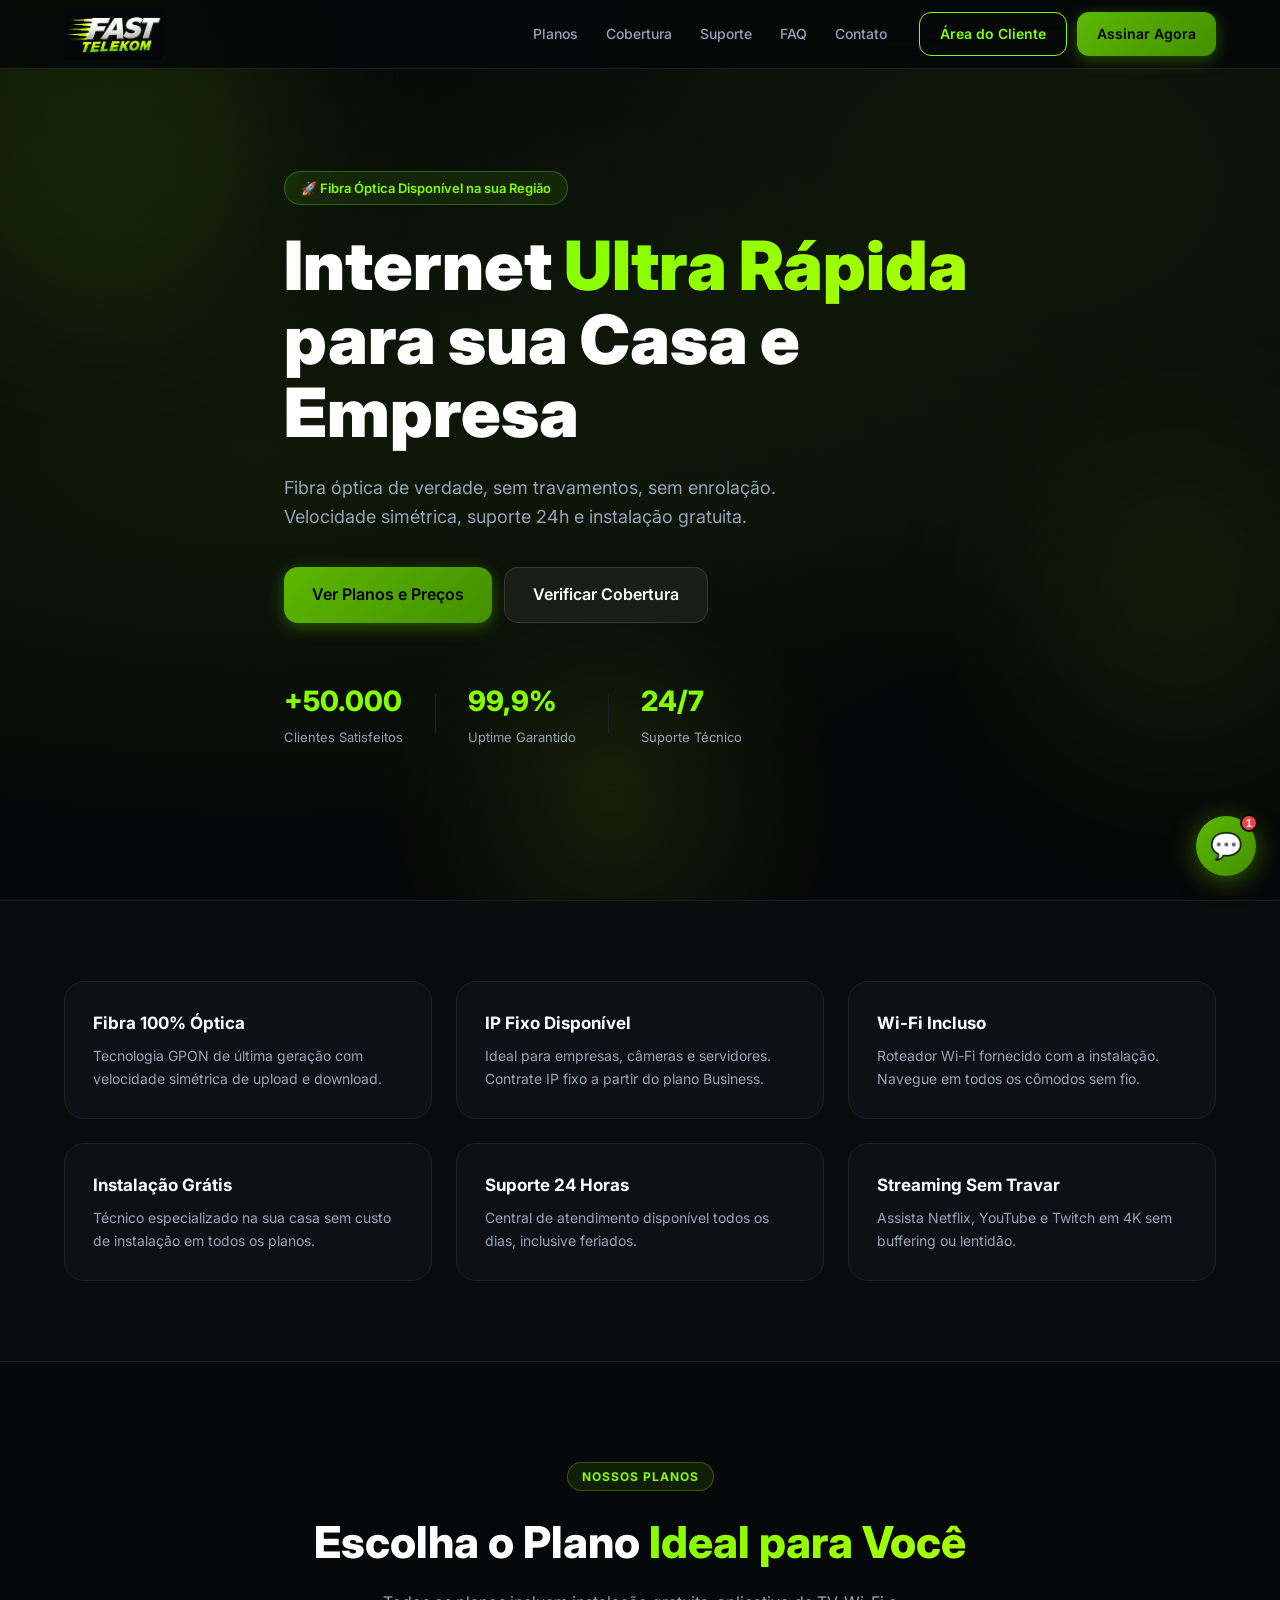
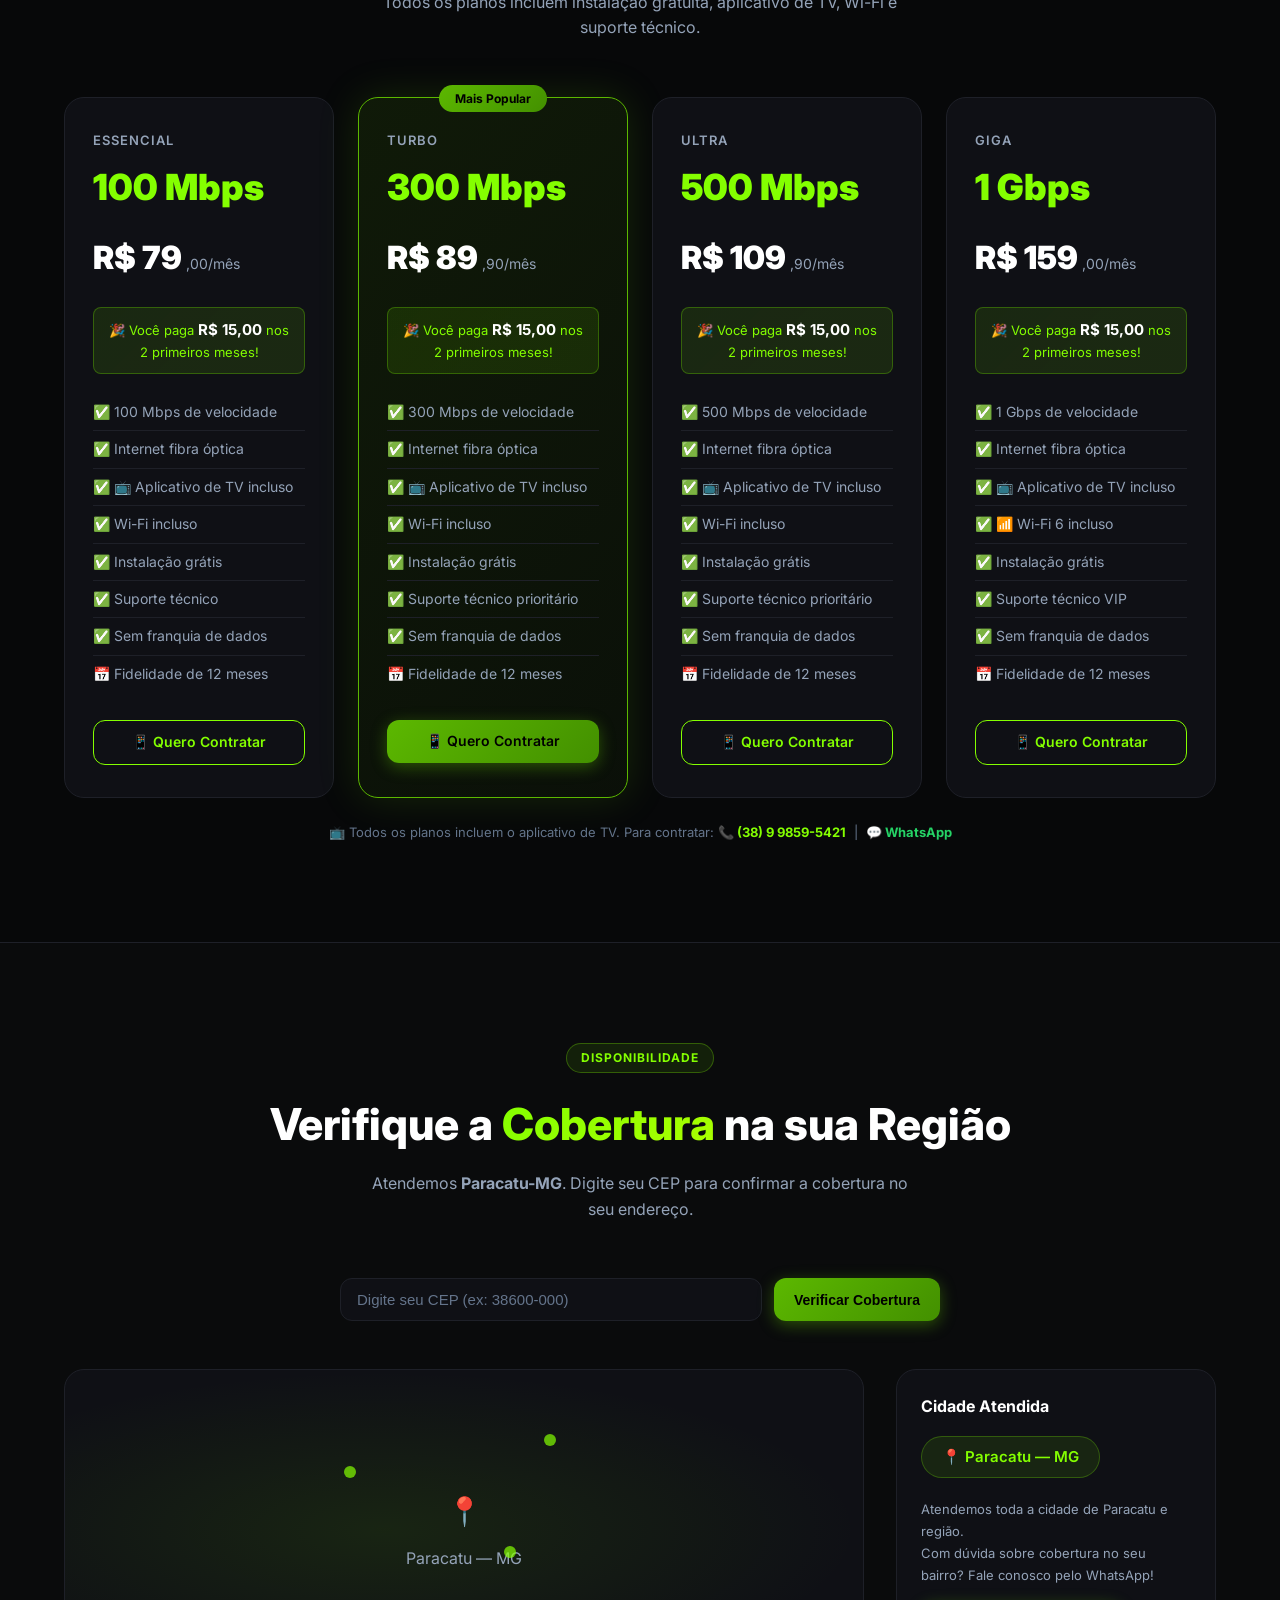
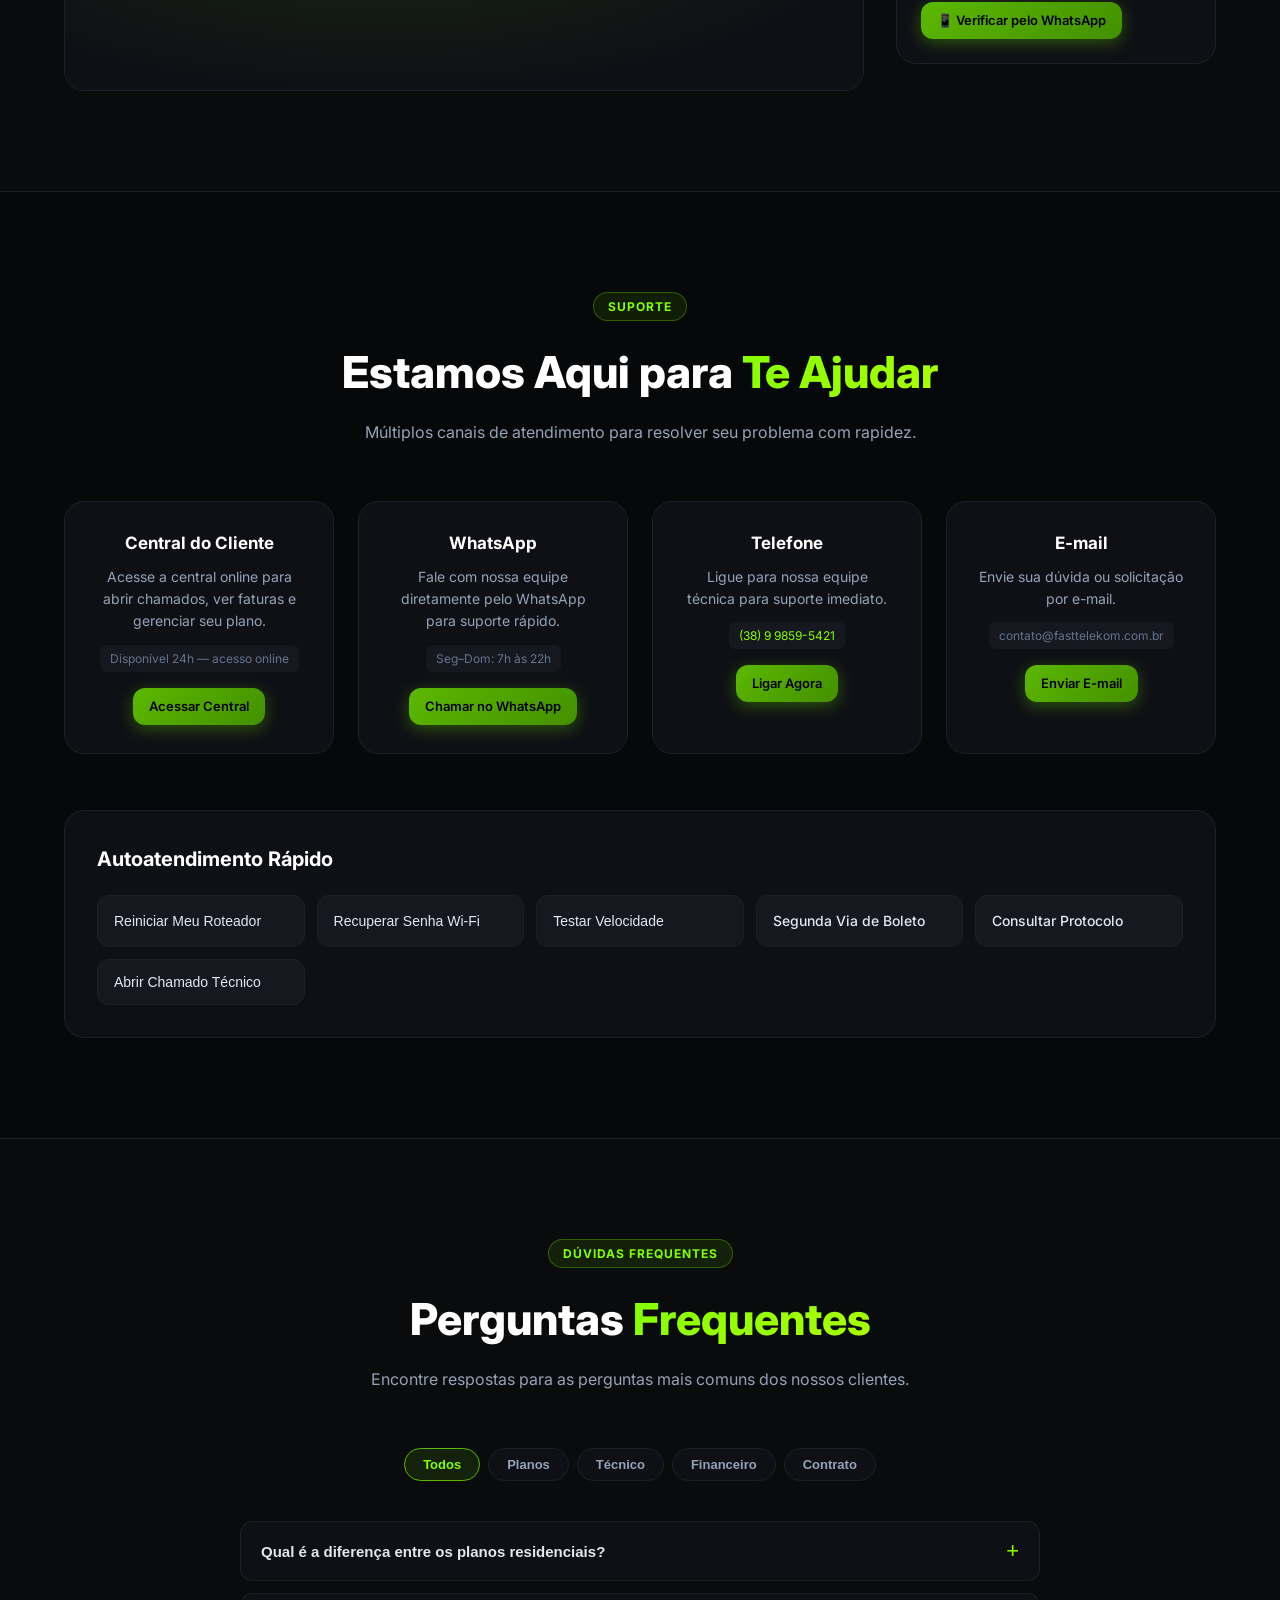
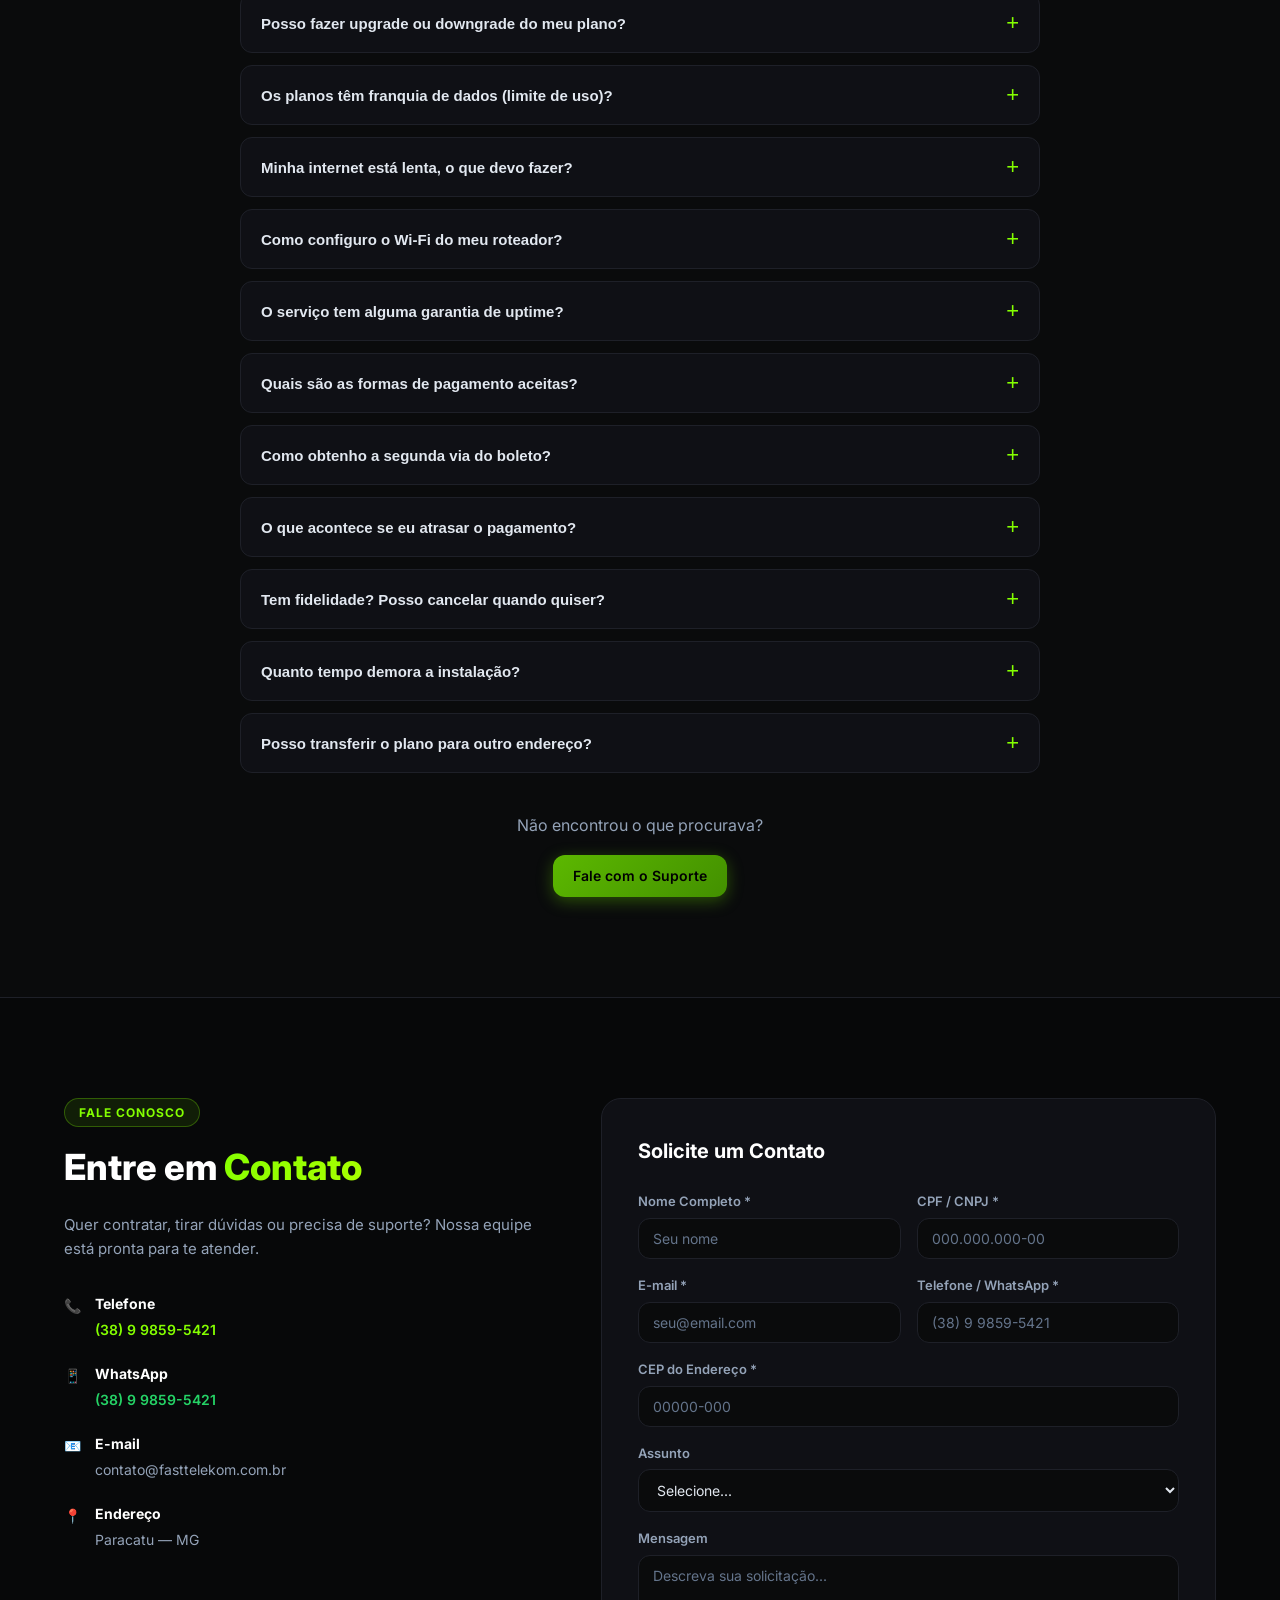
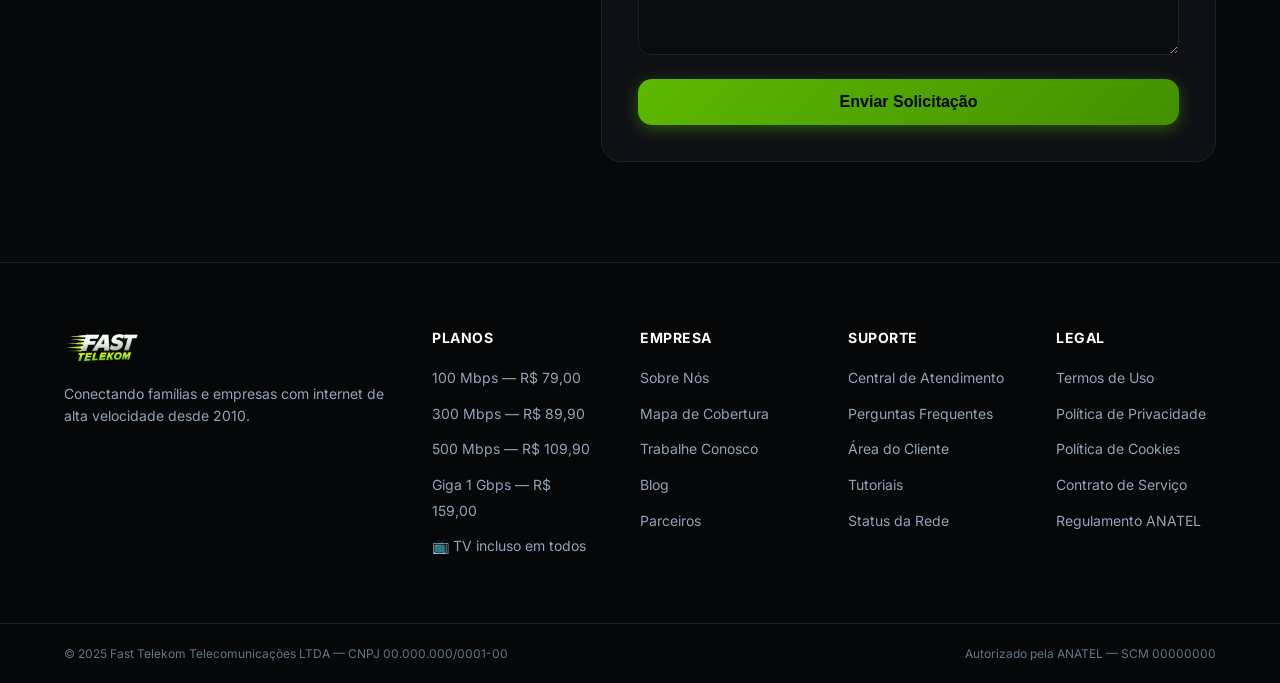
==== index.html @ aafa3a77 "Initial commit: Fast Telekom landing page Static site for Fast Telekom ISP (Paracatu-MG): landing pa" ====
<!DOCTYPE html>
<html lang="pt-BR">
<head>
  <meta charset="UTF-8" />
  <meta name="viewport" content="width=device-width, initial-scale=1.0" />
  <title>Fast Telekom — Internet Fibra Óptica em Paracatu-MG | Planos a partir de R$ 79,00</title>
  <meta name="description" content="Internet fibra óptica de alta velocidade em Paracatu-MG. Planos de 100 Mbps a 1 Gbps a partir de R$ 79,00/mês, com instalação grátis, Wi-Fi incluso, app de TV e suporte 24h. Contrate agora!" />
  <meta name="keywords" content="internet fibra óptica Paracatu, provedor de internet Paracatu-MG, Fast Telekom, plano de internet, internet banda larga" />
  <meta name="robots" content="index, follow" />
  <meta name="author" content="Fast Telekom Telecomunicações LTDA" />
  <link rel="canonical" href="https://fasttelekom.com.br/" />
  <link rel="icon" href="logo.png" type="image/png" />

  <!-- Open Graph -->
  <meta property="og:type" content="website" />
  <meta property="og:locale" content="pt_BR" />
  <meta property="og:site_name" content="Fast Telekom" />
  <meta property="og:url" content="https://fasttelekom.com.br/" />
  <meta property="og:title" content="Fast Telekom — Internet Fibra Óptica em Paracatu-MG" />
  <meta property="og:description" content="Planos de 100 Mbps a 1 Gbps a partir de R$ 79,00/mês. Instalação grátis, Wi-Fi incluso, app de TV e suporte 24h." />
  <meta property="og:image" content="https://fasttelekom.com.br/logo.png" />

  <!-- Twitter Card -->
  <meta name="twitter:card" content="summary" />
  <meta name="twitter:title" content="Fast Telekom — Internet Fibra Óptica em Paracatu-MG" />
  <meta name="twitter:description" content="Planos de 100 Mbps a 1 Gbps a partir de R$ 79,00/mês. Instalação grátis, Wi-Fi incluso e suporte 24h." />
  <meta name="twitter:image" content="https://fasttelekom.com.br/logo.png" />

  <link rel="stylesheet" href="style.css" />
  <link rel="preconnect" href="https://fonts.googleapis.com" />
  <link href="https://fonts.googleapis.com/css2?family=Inter:wght@300;400;500;600;700;800;900&display=swap" rel="stylesheet" />

  <script type="application/ld+json">
  {
    "@context": "https://schema.org",
    "@type": "LocalBusiness",
    "@id": "https://fasttelekom.com.br/#organization",
    "name": "Fast Telekom",
    "legalName": "Fast Telekom Telecomunicações LTDA",
    "url": "https://fasttelekom.com.br/",
    "logo": "https://fasttelekom.com.br/logo.png",
    "image": "https://fasttelekom.com.br/logo.png",
    "telephone": "+5538998595421",
    "email": "contato@fasttelekom.com.br",
    "priceRange": "R$ 79,00 - R$ 159,00",
    "address": {
      "@type": "PostalAddress",
      "addressLocality": "Paracatu",
      "addressRegion": "MG",
      "addressCountry": "BR"
    },
    "areaServed": {
      "@type": "City",
      "name": "Paracatu"
    }
  }
  </script>
</head>
<body>

<!-- ===== NAVBAR ===== -->
<header class="navbar" id="navbar">
  <div class="container nav-inner">
    <a href="#" class="logo">
      <img src="logo.png" alt="Fast Telekom" class="logo-img" />
    </a>
    <nav class="nav-links" id="navLinks">
      <a href="#planos">Planos</a>
      <a href="#cobertura">Cobertura</a>
      <a href="#suporte">Suporte</a>
      <a href="#faq">FAQ</a>
      <a href="#contato">Contato</a>
    </nav>
    <div class="nav-actions">
      <a href="https://fasttelekom.sgp.tsmx.com.br/accounts/central/login" target="_blank" class="btn btn-outline">Área do Cliente</a>
      <a href="#planos" class="btn btn-primary">Assinar Agora</a>
    </div>
    <button class="hamburger" id="hamburger" aria-label="Menu">
      <span></span><span></span><span></span>
    </button>
  </div>
</header>

<!-- ===== HERO ===== -->
<section class="hero" id="home">
  <div class="hero-bg">
    <div class="hero-orb orb1"></div>
    <div class="hero-orb orb2"></div>
    <div class="hero-orb orb3"></div>
  </div>
  <div class="container hero-content">
    <div class="hero-badge">🚀 Fibra Óptica Disponível na sua Região</div>
    <h1>Internet <span class="gradient-text">Ultra Rápida</span><br/>para sua Casa e Empresa</h1>
    <p class="hero-sub">Fibra óptica de verdade, sem travamentos, sem enrolação. Velocidade simétrica, suporte 24h e instalação gratuita.</p>
    <div class="hero-cta">
      <a href="#planos" class="btn btn-primary btn-lg">Ver Planos e Preços</a>
      <a href="#cobertura" class="btn btn-ghost btn-lg">Verificar Cobertura</a>
    </div>
    <div class="hero-stats">
      <div class="stat">
        <strong>+50.000</strong>
        <span>Clientes Satisfeitos</span>
      </div>
      <div class="stat-divider"></div>
      <div class="stat">
        <strong>99,9%</strong>
        <span>Uptime Garantido</span>
      </div>
      <div class="stat-divider"></div>
      <div class="stat">
        <strong>24/7</strong>
        <span>Suporte Técnico</span>
      </div>
    </div>
  </div>
</section>

<!-- ===== FEATURES ===== -->
<section class="features-section">
  <div class="container">
    <div class="features-grid">
      <div class="feature-card">
        <h3>Fibra 100% Óptica</h3>
        <p>Tecnologia GPON de última geração com velocidade simétrica de upload e download.</p>
      </div>
      <div class="feature-card">
        <h3>IP Fixo Disponível</h3>
        <p>Ideal para empresas, câmeras e servidores. Contrate IP fixo a partir do plano Business.</p>
      </div>
      <div class="feature-card">
        <h3>Wi-Fi Incluso</h3>
        <p>Roteador Wi-Fi fornecido com a instalação. Navegue em todos os cômodos sem fio.</p>
      </div>
      <div class="feature-card">
        <h3>Instalação Grátis</h3>
        <p>Técnico especializado na sua casa sem custo de instalação em todos os planos.</p>
      </div>
      <div class="feature-card">
        <h3>Suporte 24 Horas</h3>
        <p>Central de atendimento disponível todos os dias, inclusive feriados.</p>
      </div>
      <div class="feature-card">
        <h3>Streaming Sem Travar</h3>
        <p>Assista Netflix, YouTube e Twitch em 4K sem buffering ou lentidão.</p>
      </div>
    </div>
  </div>
</section>

<!-- ===== PLANOS ===== -->
<section class="plans-section" id="planos">
  <div class="container">
    <div class="section-header">
      <div class="section-tag">Nossos Planos</div>
      <h2>Escolha o Plano <span class="gradient-text">Ideal para Você</span></h2>
      <p>Todos os planos incluem instalação gratuita, aplicativo de TV, Wi-Fi e suporte técnico.</p>
    </div>

    <div class="plans-grid">
      <div class="plan-card">
        <div class="plan-tag">Essencial</div>
        <div class="plan-speed">100 Mbps</div>
        <div class="plan-price">
          <span class="price-value">R$ 79</span>
          <span class="price-period">,00/mês</span>
        </div>
        <div class="plan-promo">🎉 Você paga <strong>R$ 15,00</strong> nos 2 primeiros meses!</div>
        <ul class="plan-features">
          <li>✅ 100 Mbps de velocidade</li>
          <li>✅ Internet fibra óptica</li>
          <li>✅ 📺 Aplicativo de TV incluso</li>
          <li>✅ Wi-Fi incluso</li>
          <li>✅ Instalação grátis</li>
          <li>✅ Suporte técnico</li>
          <li>✅ Sem franquia de dados</li>
          <li>📅 Fidelidade de 12 meses</li>
        </ul>
        <a href="https://wa.me/5538998595421?text=Ol%C3%A1!%20Tenho%20interesse%20em%20contratar%20o%20Plano%20Essencial%20-%20100%20Mbps%20por%20R%24%2079%2C00%2Fm%C3%AAs.%20Moro%20em%20Paracatu-MG.%20Poderia%20me%20ajudar%20com%20a%20contrata%C3%A7%C3%A3o%20e%20agendar%20a%20instala%C3%A7%C3%A3o%3F" target="_blank" class="btn btn-outline btn-full">📱 Quero Contratar</a>
      </div>

      <div class="plan-card plan-popular">
        <div class="plan-badge">Mais Popular</div>
        <div class="plan-tag">Turbo</div>
        <div class="plan-speed">300 Mbps</div>
        <div class="plan-price">
          <span class="price-value">R$ 89</span>
          <span class="price-period">,90/mês</span>
        </div>
        <div class="plan-promo">🎉 Você paga <strong>R$ 15,00</strong> nos 2 primeiros meses!</div>
        <ul class="plan-features">
          <li>✅ 300 Mbps de velocidade</li>
          <li>✅ Internet fibra óptica</li>
          <li>✅ 📺 Aplicativo de TV incluso</li>
          <li>✅ Wi-Fi incluso</li>
          <li>✅ Instalação grátis</li>
          <li>✅ Suporte técnico prioritário</li>
          <li>✅ Sem franquia de dados</li>
          <li>📅 Fidelidade de 12 meses</li>
        </ul>
        <a href="https://wa.me/5538998595421?text=Ol%C3%A1!%20Tenho%20interesse%20em%20contratar%20o%20Plano%20Turbo%20-%20300%20Mbps%20por%20R%24%2089%2C90%2Fm%C3%AAs.%20Moro%20em%20Paracatu-MG.%20Poderia%20me%20ajudar%20com%20a%20contrata%C3%A7%C3%A3o%20e%20agendar%20a%20instala%C3%A7%C3%A3o%3F" target="_blank" class="btn btn-primary btn-full">📱 Quero Contratar</a>
      </div>

      <div class="plan-card">
        <div class="plan-tag">Ultra</div>
        <div class="plan-speed">500 Mbps</div>
        <div class="plan-price">
          <span class="price-value">R$ 109</span>
          <span class="price-period">,90/mês</span>
        </div>
        <div class="plan-promo">🎉 Você paga <strong>R$ 15,00</strong> nos 2 primeiros meses!</div>
        <ul class="plan-features">
          <li>✅ 500 Mbps de velocidade</li>
          <li>✅ Internet fibra óptica</li>
          <li>✅ 📺 Aplicativo de TV incluso</li>
          <li>✅ Wi-Fi incluso</li>
          <li>✅ Instalação grátis</li>
          <li>✅ Suporte técnico prioritário</li>
          <li>✅ Sem franquia de dados</li>
          <li>📅 Fidelidade de 12 meses</li>
        </ul>
        <a href="https://wa.me/5538998595421?text=Ol%C3%A1!%20Tenho%20interesse%20em%20contratar%20o%20Plano%20Ultra%20-%20500%20Mbps%20por%20R%24%20109%2C90%2Fm%C3%AAs.%20Moro%20em%20Paracatu-MG.%20Poderia%20me%20ajudar%20com%20a%20contrata%C3%A7%C3%A3o%20e%20agendar%20a%20instala%C3%A7%C3%A3o%3F" target="_blank" class="btn btn-outline btn-full">📱 Quero Contratar</a>
      </div>

      <div class="plan-card">
        <div class="plan-tag">Giga</div>
        <div class="plan-speed">1 Gbps</div>
        <div class="plan-price">
          <span class="price-value">R$ 159</span>
          <span class="price-period">,00/mês</span>
        </div>
        <div class="plan-promo">🎉 Você paga <strong>R$ 15,00</strong> nos 2 primeiros meses!</div>
        <ul class="plan-features">
          <li>✅ 1 Gbps de velocidade</li>
          <li>✅ Internet fibra óptica</li>
          <li>✅ 📺 Aplicativo de TV incluso</li>
          <li>✅ 📶 Wi-Fi 6 incluso</li>
          <li>✅ Instalação grátis</li>
          <li>✅ Suporte técnico VIP</li>
          <li>✅ Sem franquia de dados</li>
          <li>📅 Fidelidade de 12 meses</li>
        </ul>
        <a href="https://wa.me/5538998595421?text=Ol%C3%A1!%20Tenho%20interesse%20em%20contratar%20o%20Plano%20Giga%20-%201%20Gbps%20por%20R%24%20159%2C00%2Fm%C3%AAs.%20Moro%20em%20Paracatu-MG.%20Poderia%20me%20ajudar%20com%20a%20contrata%C3%A7%C3%A3o%20e%20agendar%20a%20instala%C3%A7%C3%A3o%3F" target="_blank" class="btn btn-outline btn-full">📱 Quero Contratar</a>
      </div>
    </div>

    <p class="plans-note">📺 Todos os planos incluem o aplicativo de TV. Para contratar:
      <a href="tel:38998595421" style="color:var(--primary-lt);font-weight:700">📞 (38) 9 9859-5421</a> &nbsp;|&nbsp;
      <a href="https://wa.me/5538998595421?text=Ol%C3%A1!%20Quero%20contratar%20um%20plano%20Fast%20Telekom" target="_blank" style="color:#25d366;font-weight:700">💬 WhatsApp</a>
    </p>
  </div>
</section>

<!-- ===== COBERTURA ===== -->
<section class="coverage-section" id="cobertura">
  <div class="container">
    <div class="section-header">
      <div class="section-tag">Disponibilidade</div>
      <h2>Verifique a <span class="gradient-text">Cobertura</span> na sua Região</h2>
      <p>Atendemos <strong>Paracatu-MG</strong>. Digite seu CEP para confirmar a cobertura no seu endereço.</p>
    </div>
    <div class="coverage-form">
      <div class="coverage-inputs">
        <input type="text" id="cepInput" placeholder="Digite seu CEP (ex: 38600-000)" maxlength="9" oninput="maskCEP(this)" />
        <button class="btn btn-primary" onclick="checkCoverage()">Verificar Cobertura</button>
      </div>
      <div class="coverage-result" id="coverageResult"></div>
    </div>
    <div class="coverage-map">
      <div class="map-placeholder">
        <div class="map-inner">
          <div class="map-dot dot1"></div>
          <div class="map-dot dot2"></div>
          <div class="map-dot dot3"></div>
          <div class="map-pin">📍</div>
          <span>Paracatu — MG</span>
        </div>
      </div>
      <div class="coverage-cities">
        <h4>Cidade Atendida</h4>
        <div class="cities-grid">
          <span class="city-badge" style="font-size:15px;padding:8px 20px">📍 Paracatu — MG</span>
        </div>
        <p style="font-size:13px;color:var(--text-muted);margin-top:20px;line-height:1.7">
          Atendemos toda a cidade de Paracatu e região.<br/>
          Com dúvida sobre cobertura no seu bairro? Fale conosco pelo WhatsApp!
        </p>
        <a href="https://wa.me/5538998595421?text=Ol%C3%A1!%20Quero%20verificar%20cobertura%20no%20meu%20endere%C3%A7o%20em%20Paracatu" target="_blank" class="btn btn-primary btn-sm" style="margin-top:16px;display:inline-flex">
          📱 Verificar pelo WhatsApp
        </a>
      </div>
    </div>
  </div>
</section>

<!-- ===== SUPORTE ===== -->
<section class="support-section" id="suporte">
  <div class="container">
    <div class="section-header">
      <div class="section-tag">Suporte</div>
      <h2>Estamos Aqui para <span class="gradient-text">Te Ajudar</span></h2>
      <p>Múltiplos canais de atendimento para resolver seu problema com rapidez.</p>
    </div>
    <div class="support-channels">
      <div class="channel-card">
        <h3>Central do Cliente</h3>
        <p>Acesse a central online para abrir chamados, ver faturas e gerenciar seu plano.</p>
        <div class="channel-hours">Disponível 24h — acesso online</div>
        <a href="https://fasttelekom.sgp.tsmx.com.br/accounts/central/login" target="_blank" class="btn btn-primary btn-sm">Acessar Central</a>
      </div>
      <div class="channel-card">
        <h3>WhatsApp</h3>
        <p>Fale com nossa equipe diretamente pelo WhatsApp para suporte rápido.</p>
        <div class="channel-hours">Seg–Dom: 7h às 22h</div>
        <a href="https://wa.me/5538998595421" target="_blank" class="btn btn-primary btn-sm">Chamar no WhatsApp</a>
      </div>
      <div class="channel-card">
        <h3>Telefone</h3>
        <p>Ligue para nossa equipe técnica para suporte imediato.</p>
        <div class="channel-hours"><a href="tel:38998595421" style="color:var(--primary-lt)">(38) 9 9859-5421</a></div>
        <a href="tel:38998595421" class="btn btn-primary btn-sm">Ligar Agora</a>
      </div>
      <div class="channel-card">
        <h3>E-mail</h3>
        <p>Envie sua dúvida ou solicitação por e-mail.</p>
        <div class="channel-hours">contato@fasttelekom.com.br</div>
        <a href="mailto:contato@fasttelekom.com.br" class="btn btn-primary btn-sm">Enviar E-mail</a>
      </div>
    </div>

    <!-- Self-service -->
    <div class="selfservice-section">
      <h3>Autoatendimento Rápido</h3>
      <div class="selfservice-grid">
        <button class="selfservice-btn" onclick="selfService('reiniciar')">
          Reiniciar Meu Roteador
        </button>
        <button class="selfservice-btn" onclick="selfService('senha')">
          Recuperar Senha Wi-Fi
        </button>
        <button class="selfservice-btn" onclick="selfService('velocidade')">
          Testar Velocidade
        </button>
        <a class="selfservice-btn" href="https://fasttelekom.sgp.tsmx.com.br/accounts/central/login" target="_blank">
          Segunda Via de Boleto
        </a>
        <a class="selfservice-btn" href="https://fasttelekom.sgp.tsmx.com.br/accounts/central/login" target="_blank">
          Consultar Protocolo
        </a>
        <button class="selfservice-btn" onclick="selfService('chamado')">
          Abrir Chamado Técnico
        </button>
      </div>
    </div>
  </div>
</section>

<!-- ===== FAQ ===== -->
<section class="faq-section" id="faq">
  <div class="container">
    <div class="section-header">
      <div class="section-tag">Dúvidas Frequentes</div>
      <h2>Perguntas <span class="gradient-text">Frequentes</span></h2>
      <p>Encontre respostas para as perguntas mais comuns dos nossos clientes.</p>
    </div>

    <div class="faq-categories">
      <button class="faq-cat active" onclick="filterFAQ('todos')">Todos</button>
      <button class="faq-cat" onclick="filterFAQ('planos')">Planos</button>
      <button class="faq-cat" onclick="filterFAQ('tecnico')">Técnico</button>
      <button class="faq-cat" onclick="filterFAQ('financeiro')">Financeiro</button>
      <button class="faq-cat" onclick="filterFAQ('contrato')">Contrato</button>
    </div>

    <div class="faq-list" id="faqList">

      <div class="faq-item" data-category="planos">
        <button class="faq-question" onclick="toggleFAQ(this)">
          <span>Qual é a diferença entre os planos residenciais?</span>
          <span class="faq-icon">+</span>
        </button>
        <div class="faq-answer">
          <p>Oferecemos 4 planos de fibra óptica em Paracatu: 100 Mbps (R$ 79,00) ideal para uso básico, 300 Mbps (R$ 89,90) o mais popular para famílias, 500 Mbps (R$ 109,90) para home office e streaming em 4K, e o Giga 1 Gbps (R$ 159,00) para o máximo de performance. Todos incluem aplicativo de TV, Wi-Fi e instalação gratuita.</p>
        </div>
      </div>

      <div class="faq-item" data-category="planos">
        <button class="faq-question" onclick="toggleFAQ(this)">
          <span>Posso fazer upgrade ou downgrade do meu plano?</span>
          <span class="faq-icon">+</span>
        </button>
        <div class="faq-answer">
          <p>Sim! Você pode alterar seu plano a qualquer momento pela Área do Cliente, pelo aplicativo ou entrando em contato com o suporte. O upgrade é ativado imediatamente e o valor é proporcional ao mês. O downgrade entra em vigor no próximo ciclo de faturamento. Não há custo para alteração de plano.</p>
        </div>
      </div>

      <div class="faq-item" data-category="planos">
        <button class="faq-question" onclick="toggleFAQ(this)">
          <span>Os planos têm franquia de dados (limite de uso)?</span>
          <span class="faq-icon">+</span>
        </button>
        <div class="faq-answer">
          <p>Não! Todos os nossos planos são ilimitados. Você pode usar internet à vontade sem se preocupar com franquias, bloqueios por excesso de uso ou redução de velocidade (throttling). Nossa rede é gerenciada de forma transparente e sem discriminação de conteúdo.</p>
        </div>
      </div>

      <div class="faq-item" data-category="tecnico">
        <button class="faq-question" onclick="toggleFAQ(this)">
          <span>Minha internet está lenta, o que devo fazer?</span>
          <span class="faq-icon">+</span>
        </button>
        <div class="faq-answer">
          <p>Siga este passo a passo:</p>
          <ol>
            <li>Reinicie o roteador (desligue da tomada por 30 segundos e ligue novamente).</li>
            <li>Verifique se outros dispositivos também estão lentos — se for só um, o problema pode ser no dispositivo.</li>
            <li>Faça um teste de velocidade em <a href="https://fast.com" target="_blank">fast.com</a> conectado via cabo.</li>
            <li>Verifique se não há muitos dispositivos conectados simultaneamente.</li>
            <li>Se o problema persistir, abra um chamado técnico ou ligue <a href="tel:38998595421" style="color:var(--primary-lt);font-weight:700">(38) 9 9859-5421</a> ou <a href="https://wa.me/5538998595421" target="_blank" style="color:#25d366;font-weight:700">WhatsApp</a>.</li>
          </ol>
        </div>
      </div>

      <div class="faq-item" data-category="tecnico">
        <button class="faq-question" onclick="toggleFAQ(this)">
          <span>Como configuro o Wi-Fi do meu roteador?</span>
          <span class="faq-icon">+</span>
        </button>
        <div class="faq-answer">
          <p>Para acessar as configurações do roteador Fast Telekom:</p>
          <ol>
            <li>Conecte seu dispositivo à rede Wi-Fi ou via cabo.</li>
            <li>Abra o navegador e acesse <strong>192.168.1.1</strong>.</li>
            <li>Usuário: <strong>admin</strong> / Senha: impressa na etiqueta do roteador.</li>
            <li>Acesse "Configurações Wi-Fi" para alterar nome (SSID) e senha.</li>
          </ol>
          <p>Caso tenha dificuldades, nosso suporte pode fazer a configuração remotamente pelo chat.</p>
        </div>
      </div>

      <div class="faq-item" data-category="tecnico">
        <button class="faq-question" onclick="toggleFAQ(this)">
          <span>O serviço tem alguma garantia de uptime?</span>
          <span class="faq-icon">+</span>
        </button>
        <div class="faq-answer">
          <p>Sim. Nossos planos Giga Residencial e os planos Empresariais possuem SLA (Acordo de Nível de Serviço) contratual de 99,5% a 99,95% de uptime mensal. Em caso de indisponibilidade fora do SLA, você recebe créditos automáticos na próxima fatura. Os planos básicos operam em best-effort com alta disponibilidade mas sem SLA formal.</p>
        </div>
      </div>

      <div class="faq-item" data-category="financeiro">
        <button class="faq-question" onclick="toggleFAQ(this)">
          <span>Quais são as formas de pagamento aceitas?</span>
          <span class="faq-icon">+</span>
        </button>
        <div class="faq-answer">
          <p>Aceitamos as seguintes formas de pagamento:</p>
          <ul>
            <li><strong>Boleto bancário</strong> — vencimento todo dia 10.</li>
            <li><strong>PIX</strong> — pagamento instantâneo, confirmado na hora.</li>
            <li><strong>Débito automático</strong> — desconto de R$ 10/mês na mensalidade.</li>
            <li><strong>Cartão de crédito</strong> — parcelamento em até 12x sem juros para instalações e equipamentos.</li>
          </ul>
        </div>
      </div>

      <div class="faq-item" data-category="financeiro">
        <button class="faq-question" onclick="toggleFAQ(this)">
          <span>Como obtenho a segunda via do boleto?</span>
          <span class="faq-icon">+</span>
        </button>
        <div class="faq-answer">
          <p>Você pode obter a segunda via de boleto de 3 formas:</p>
          <ul>
            <li><strong>Área do Cliente</strong>: acesse com seu CPF/CNPJ e senha em area.fasttelekom.com.br.</li>
            <li><strong>WhatsApp</strong>: envie "2ª via + CPF" para nosso número.</li>
            <li><strong>Central de Atendimento</strong>: ligue <a href="tel:38998595421" style="color:var(--primary-lt);font-weight:700">(38) 9 9859-5421</a> ou <a href="https://wa.me/5538998595421" target="_blank" style="color:#25d366;font-weight:700">WhatsApp</a>.</li>
          </ul>
          <p>O boleto também é enviado automaticamente por e-mail 10 dias antes do vencimento.</p>
        </div>
      </div>

      <div class="faq-item" data-category="financeiro">
        <button class="faq-question" onclick="toggleFAQ(this)">
          <span>O que acontece se eu atrasar o pagamento?</span>
          <span class="faq-icon">+</span>
        </button>
        <div class="faq-answer">
          <p>Em caso de atraso:</p>
          <ul>
            <li><strong>Até 5 dias</strong>: cobrança de multa de 2% + juros de 1% ao mês.</li>
            <li><strong>Após 10 dias</strong>: o serviço pode ser suspenso temporariamente.</li>
            <li><strong>Após 30 dias</strong>: o contrato pode ser rescindido e o caso encaminhado para cobrança.</li>
          </ul>
          <p>Se precisar de um prazo maior, entre em contato conosco antes do vencimento — somos flexíveis para clientes em dia!</p>
        </div>
      </div>

      <div class="faq-item" data-category="contrato">
        <button class="faq-question" onclick="toggleFAQ(this)">
          <span>Tem fidelidade? Posso cancelar quando quiser?</span>
          <span class="faq-icon">+</span>
        </button>
        <div class="faq-answer">
          <p>Todos os nossos planos possuem fidelidade de 12 meses. Caso queira cancelar antes desse período, poderá ser aplicada multa proporcional ao tempo restante. Após o período de fidelidade, o cancelamento pode ser solicitado a qualquer momento com 30 dias de antecedência pelo suporte. O equipamento (roteador) deverá ser devolvido em caso de cancelamento, ou adquirido pelo valor residual.</p>
        </div>
      </div>

      <div class="faq-item" data-category="contrato">
        <button class="faq-question" onclick="toggleFAQ(this)">
          <span>Quanto tempo demora a instalação?</span>
          <span class="faq-icon">+</span>
        </button>
        <div class="faq-answer">
          <p>Após a confirmação do pedido e verificação de cobertura, agendamos a visita técnica em até <strong>3 dias úteis</strong>. A instalação em si leva em média 2 horas. Em algumas regiões com infraestrutura já instalada, conseguimos agilizar para o próximo dia útil.</p>
        </div>
      </div>

      <div class="faq-item" data-category="contrato">
        <button class="faq-question" onclick="toggleFAQ(this)">
          <span>Posso transferir o plano para outro endereço?</span>
          <span class="faq-icon">+</span>
        </button>
        <div class="faq-answer">
          <p>Sim, oferecemos transferência de endereço (mudança) dentro da nossa área de cobertura. Basta avisar com no mínimo 5 dias úteis de antecedência. Será agendada uma visita técnica no novo endereço sem custo adicional. Caso o novo endereço não tenha cobertura, você pode cancelar o contrato sem multa.</p>
        </div>
      </div>

    </div>

    <div class="faq-not-found" id="faqNotFound" style="display:none;">
      <p>Nenhuma pergunta encontrada nessa categoria.</p>
    </div>

    <div class="faq-more">
      <p>Não encontrou o que procurava?</p>
      <a href="#contato" class="btn btn-primary">Fale com o Suporte</a>
    </div>
  </div>
</section>

<!-- ===== CONTATO ===== -->
<section class="contact-section" id="contato">
  <div class="container">
    <div class="contact-grid">
      <div class="contact-info">
        <div class="section-tag">Fale Conosco</div>
        <h2>Entre em <span class="gradient-text">Contato</span></h2>
        <p>Quer contratar, tirar dúvidas ou precisa de suporte? Nossa equipe está pronta para te atender.</p>
        <div class="contact-details">
          <div class="contact-item">
            <span class="ci-icon">📞</span>
            <div>
              <strong>Telefone</strong>
              <a href="tel:38998595421" style="color:var(--primary-lt);font-size:14px;font-weight:600">(38) 9 9859-5421</a>
            </div>
          </div>
          <div class="contact-item">
            <span class="ci-icon">📱</span>
            <div>
              <strong>WhatsApp</strong>
              <a href="https://wa.me/5538998595421" target="_blank" style="color:#25d366;font-size:14px;font-weight:600">(38) 9 9859-5421</a>
            </div>
          </div>
          <div class="contact-item">
            <span class="ci-icon">📧</span>
            <div>
              <strong>E-mail</strong>
              <span>contato@fasttelekom.com.br</span>
            </div>
          </div>
          <div class="contact-item">
            <span class="ci-icon">📍</span>
            <div>
              <strong>Endereço</strong>
              <span>Paracatu — MG</span>
            </div>
          </div>
        </div>
      </div>

      <form class="contact-form" id="contactForm" onsubmit="submitForm(event)">
        <h3>Solicite um Contato</h3>
        <div class="form-row">
          <div class="form-group">
            <label>Nome Completo *</label>
            <input type="text" name="nome" placeholder="Seu nome" required />
          </div>
          <div class="form-group">
            <label>CPF / CNPJ *</label>
            <input type="text" name="documento" placeholder="000.000.000-00" required />
          </div>
        </div>
        <div class="form-row">
          <div class="form-group">
            <label>E-mail *</label>
            <input type="email" name="email" placeholder="seu@email.com" required />
          </div>
          <div class="form-group">
            <label>Telefone / WhatsApp *</label>
            <input type="tel" name="telefone" placeholder="(38) 9 9859-5421" required />
          </div>
        </div>
        <div class="form-group">
          <label>CEP do Endereço *</label>
          <input type="text" name="cep" placeholder="00000-000" maxlength="9" oninput="maskCEP(this)" required />
        </div>
        <div class="form-group">
          <label>Assunto</label>
          <select name="assunto">
            <option value="">Selecione...</option>
            <option>Contratar Plano Residencial</option>
            <option>Contratar Plano Empresarial</option>
            <option>Suporte Técnico</option>
            <option>Financeiro / Fatura</option>
            <option>Cancelamento</option>
            <option>Outro</option>
          </select>
        </div>
        <div class="form-group">
          <label>Mensagem</label>
          <textarea name="mensagem" placeholder="Descreva sua solicitação..." rows="4"></textarea>
        </div>
        <button type="submit" class="btn btn-primary btn-full btn-lg">Enviar Solicitação</button>
        <div class="form-success" id="formSuccess">
          ✅ Mensagem enviada! Entraremos em contato em até 2 horas úteis.
        </div>
      </form>
    </div>
  </div>
</section>

<!-- ===== FOOTER ===== -->
<footer class="footer">
  <div class="container footer-inner">
    <div class="footer-brand">
      <a href="#" class="logo logo-footer">
        <img src="logo.png" alt="Fast Telekom" class="logo-img" />
      </a>
      <p>Conectando famílias e empresas com internet de alta velocidade desde 2010.</p>
    </div>

    <div class="footer-links">
      <h4>Planos</h4>
      <ul>
        <li><a href="#planos">100 Mbps — R$ 79,00</a></li>
        <li><a href="#planos">300 Mbps — R$ 89,90</a></li>
        <li><a href="#planos">500 Mbps — R$ 109,90</a></li>
        <li><a href="#planos">Giga 1 Gbps — R$ 159,00</a></li>
        <li><a href="#planos">📺 TV incluso em todos</a></li>
      </ul>
    </div>

    <div class="footer-links">
      <h4>Empresa</h4>
      <ul>
        <li><a href="#">Sobre Nós</a></li>
        <li><a href="#cobertura">Mapa de Cobertura</a></li>
        <li><a href="#">Trabalhe Conosco</a></li>
        <li><a href="#">Blog</a></li>
        <li><a href="#">Parceiros</a></li>
      </ul>
    </div>

    <div class="footer-links">
      <h4>Suporte</h4>
      <ul>
        <li><a href="#suporte">Central de Atendimento</a></li>
        <li><a href="#faq">Perguntas Frequentes</a></li>
        <li><a href="https://fasttelekom.sgp.tsmx.com.br/accounts/central/login" target="_blank">Área do Cliente</a></li>
        <li><a href="#">Tutoriais</a></li>
        <li><a href="#">Status da Rede</a></li>
      </ul>
    </div>

    <div class="footer-links">
      <h4>Legal</h4>
      <ul>
        <li><a href="termos-de-uso.html">Termos de Uso</a></li>
        <li><a href="politica-de-privacidade.html">Política de Privacidade</a></li>
        <li><a href="politica-de-cookies.html">Política de Cookies</a></li>
        <li><a href="contrato-de-servico.html">Contrato de Serviço</a></li>
        <li><a href="regulamento-anatel.html">Regulamento ANATEL</a></li>
      </ul>
    </div>
  </div>

  <div class="footer-bottom">
    <div class="container footer-bottom-inner">
      <span>© 2025 Fast Telekom Telecomunicações LTDA — CNPJ 00.000.000/0001-00</span>
      <span>Autorizado pela ANATEL — SCM 00000000</span>
    </div>
  </div>
</footer>

<!-- ===== CHAT WIDGET ===== -->
<div class="chat-widget" id="chatWidget">
  <div class="chat-box" id="chatBox">
    <div class="chat-header">
      <div class="chat-agent">
        <div class="agent-avatar">👨‍💻</div>
        <div>
          <strong>Suporte Fast Telekom</strong>
          <span class="online-dot">● Online</span>
        </div>
      </div>
      <button onclick="toggleChat()" class="chat-close">✕</button>
    </div>
    <div class="chat-messages" id="chatMessages">
      <div class="chat-msg bot">
        <span>Olá! 👋 Sou o assistente da Fast Telekom. Como posso te ajudar?</span>
      </div>
      <div class="chat-quick-replies">
        <button onclick="quickReply('Quero ver os planos e preços')">📦 Ver planos e preços</button>
        <button onclick="quickReply('Quero contratar internet')">✅ Quero contratar</button>
        <button onclick="quickReply('Informações sobre o app de TV')">📺 App de TV incluso</button>
        <button onclick="quickReply('Preciso de suporte técnico')">🔧 Suporte técnico</button>
        <button onclick="quickReply('Segunda via de boleto')">📄 2ª via de boleto</button>
        <button onclick="quickReply('Quero abrir um chamado')">🛠️ Abrir chamado</button>
      </div>
    </div>
    <div class="chat-input-area">
      <input type="text" id="chatInput" placeholder="Digite sua mensagem..." onkeypress="chatKeyPress(event)" />
      <button onclick="sendChatMessage()">➤</button>
    </div>
  </div>
  <button class="chat-toggle" onclick="toggleChat()" id="chatToggle">
    <span class="chat-icon">💬</span>
    <span class="chat-badge" id="chatBadge">1</span>
  </button>
</div>

<!-- ===== SCROLL TO TOP ===== -->
<button class="scroll-top" id="scrollTop" onclick="scrollToTop()">↑</button>

<script src="script.js"></script>
</body>
</html>
---- style.css ----
/* ===== RESET & BASE ===== */
*, *::before, *::after { box-sizing: border-box; margin: 0; padding: 0; }

:root {
  --primary:     #5CB800;
  --primary-dk:  #439000;
  --primary-lt:  #84FF00;
  --primary-xl:  #AAFF00;
  --green:       #16a34a;
  --red:         #dc2626;
  --bg:          #070809;
  --bg2:         #0A0B0C;
  --bg3:         #060708;
  --surface:     #0F1015;
  --surface2:    #161820;
  --border:      #1E2028;
  --text:        #e2e8f0;
  --text-muted:  #94a3b8;
  --text-dim:    #64748b;
  --white:       #ffffff;
  --radius:      12px;
  --radius-lg:   20px;
  --shadow:      0 4px 24px rgba(0,0,0,0.6);
  --shadow-lg:   0 8px 48px rgba(0,0,0,0.7);
  --font:        'Inter', -apple-system, BlinkMacSystemFont, sans-serif;
  --transition:  0.2s ease;
}

html { scroll-behavior: smooth; }

body {
  font-family: var(--font);
  background: var(--bg);
  color: var(--text);
  line-height: 1.6;
  overflow-x: hidden;
}

a { color: inherit; text-decoration: none; }
img { max-width: 100%; }
ul { list-style: none; }

.container {
  max-width: 1200px;
  margin: 0 auto;
  padding: 0 24px;
}

.hidden { display: none !important; }

.gradient-text {
  background: linear-gradient(135deg, var(--primary-lt), var(--primary-xl));
  -webkit-background-clip: text;
  -webkit-text-fill-color: transparent;
  background-clip: text;
}

/* ===== BUTTONS ===== */
.btn {
  display: inline-flex;
  align-items: center;
  gap: 8px;
  padding: 10px 20px;
  border-radius: var(--radius);
  font-weight: 600;
  font-size: 14px;
  cursor: pointer;
  border: none;
  transition: all var(--transition);
  white-space: nowrap;
  text-decoration: none;
}
.btn-primary {
  background: linear-gradient(135deg, var(--primary), var(--primary-dk));
  color: #000;
  box-shadow: 0 4px 16px rgba(92,184,0,0.4);
}
.btn-primary:hover { transform: translateY(-2px); box-shadow: 0 6px 24px rgba(92,184,0,0.55); }
.btn-outline {
  background: transparent;
  color: var(--primary-lt);
  border: 1.5px solid var(--primary-lt);
}
.btn-outline:hover { background: rgba(132,255,0,0.08); }
.btn-ghost {
  background: rgba(255,255,255,0.06);
  color: var(--white);
  border: 1.5px solid rgba(255,255,255,0.12);
  backdrop-filter: blur(8px);
}
.btn-ghost:hover { background: rgba(255,255,255,0.11); }
.btn-lg { padding: 14px 28px; font-size: 16px; border-radius: 14px; }
.btn-sm { padding: 8px 16px; font-size: 13px; }
.btn-full { width: 100%; justify-content: center; }

/* ===== NAVBAR ===== */
.navbar {
  position: fixed;
  top: 0; left: 0; right: 0;
  z-index: 1000;
  background: rgba(7,8,9,0.85);
  backdrop-filter: blur(16px);
  border-bottom: 1px solid var(--border);
  transition: all var(--transition);
}
.navbar.scrolled { background: rgba(7,8,9,0.97); }

.nav-inner {
  display: flex;
  align-items: center;
  gap: 32px;
  height: 68px;
}

.logo {
  display: flex;
  align-items: center;
  gap: 0;
  text-decoration: none;
}
.logo-img { height: 52px; width: auto; object-fit: contain; mix-blend-mode: screen; }

.nav-links {
  display: flex;
  gap: 28px;
  margin-left: auto;
}
.nav-links a {
  color: var(--text-muted);
  font-size: 14px;
  font-weight: 500;
  transition: color var(--transition);
}
.nav-links a:hover { color: var(--primary-lt); }

.nav-actions { display: flex; gap: 10px; }

.hamburger {
  display: none;
  flex-direction: column;
  gap: 5px;
  background: none;
  border: none;
  cursor: pointer;
  padding: 6px;
  margin-left: auto;
}
.hamburger span {
  display: block;
  width: 22px;
  height: 2px;
  background: var(--text);
  border-radius: 2px;
  transition: all var(--transition);
}

/* ===== HERO ===== */
.hero {
  position: relative;
  min-height: 100vh;
  display: flex;
  align-items: center;
  padding: 100px 0 80px;
  overflow: hidden;
}

.hero-bg {
  position: absolute;
  inset: 0;
  background: radial-gradient(ellipse at 20% 50%, rgba(92,184,0,0.10) 0%, transparent 60%),
              radial-gradient(ellipse at 80% 20%, rgba(132,255,0,0.07) 0%, transparent 50%);
}

.hero-orb {
  position: absolute;
  border-radius: 50%;
  filter: blur(80px);
  opacity: 0.15;
  animation: float 8s ease-in-out infinite;
}
.orb1 { width: 400px; height: 400px; background: var(--primary); top: -100px; left: -100px; animation-delay: 0s; }
.orb2 { width: 300px; height: 300px; background: var(--primary-dk); top: 50%; right: -50px; animation-delay: 3s; }
.orb3 { width: 200px; height: 200px; background: var(--primary-xl); bottom: 0; left: 40%; animation-delay: 6s; }

@keyframes float {
  0%, 100% { transform: translateY(0) scale(1); }
  50% { transform: translateY(-30px) scale(1.05); }
}

.hero-content {
  position: relative;
  z-index: 1;
  max-width: 760px;
}

.hero-badge {
  display: inline-flex;
  align-items: center;
  gap: 8px;
  background: rgba(92,184,0,0.12);
  border: 1px solid rgba(132,255,0,0.28);
  color: var(--primary-lt);
  padding: 6px 16px;
  border-radius: 100px;
  font-size: 13px;
  font-weight: 600;
  margin-bottom: 24px;
}

.hero-content h1 {
  font-size: clamp(36px, 6vw, 68px);
  font-weight: 900;
  line-height: 1.08;
  margin-bottom: 24px;
  color: var(--white);
}

.hero-sub {
  font-size: 18px;
  color: var(--text-muted);
  margin-bottom: 36px;
  max-width: 560px;
}

.hero-cta { display: flex; gap: 12px; flex-wrap: wrap; margin-bottom: 56px; }

.hero-stats {
  display: flex;
  align-items: center;
  gap: 32px;
  flex-wrap: wrap;
}
.stat strong { display: block; font-size: 28px; font-weight: 800; color: var(--primary-lt); }
.stat span { font-size: 13px; color: var(--text-muted); }
.stat-divider { width: 1px; height: 40px; background: var(--border); }

/* ===== SECTION HEADER ===== */
.section-header {
  text-align: center;
  margin-bottom: 56px;
}
.section-tag {
  display: inline-block;
  background: rgba(92,184,0,0.12);
  border: 1px solid rgba(132,255,0,0.28);
  color: var(--primary-lt);
  padding: 4px 14px;
  border-radius: 100px;
  font-size: 12px;
  font-weight: 700;
  text-transform: uppercase;
  letter-spacing: 1px;
  margin-bottom: 16px;
}
.section-header h2 {
  font-size: clamp(28px, 4vw, 44px);
  font-weight: 800;
  color: var(--white);
  margin-bottom: 12px;
}
.section-header p { font-size: 16px; color: var(--text-muted); max-width: 560px; margin: 0 auto; }

/* ===== FEATURES ===== */
.features-section {
  padding: 80px 0;
  background: var(--bg2);
  border-top: 1px solid var(--border);
  border-bottom: 1px solid var(--border);
}
.features-grid {
  display: grid;
  grid-template-columns: repeat(auto-fit, minmax(280px, 1fr));
  gap: 24px;
}
.feature-card {
  background: var(--surface);
  border: 1px solid var(--border);
  border-radius: var(--radius-lg);
  padding: 28px;
  transition: all var(--transition);
}
.feature-card:hover {
  border-color: var(--primary);
  transform: translateY(-4px);
  box-shadow: 0 4px 24px rgba(92,184,0,0.15);
}
.feature-card h3 { font-size: 17px; font-weight: 700; color: var(--white); margin-bottom: 8px; margin-top: 0; }
.feature-card p { font-size: 14px; color: var(--text-muted); line-height: 1.6; }

/* ===== PLANS ===== */
.plans-section { padding: 100px 0; }

.plans-toggle {
  display: flex;
  justify-content: center;
  background: var(--surface);
  border: 1px solid var(--border);
  border-radius: var(--radius);
  padding: 4px;
  width: fit-content;
  margin: 0 auto 48px;
}
.toggle-btn {
  background: transparent;
  color: var(--text-muted);
  border: none;
  padding: 10px 28px;
  border-radius: 10px;
  font-weight: 600;
  font-size: 14px;
  cursor: pointer;
  transition: all var(--transition);
}
.toggle-btn.active {
  background: linear-gradient(135deg, var(--primary), var(--primary-dk));
  color: #000;
  box-shadow: 0 2px 12px rgba(92,184,0,0.4);
}

.plans-grid {
  display: grid;
  grid-template-columns: repeat(auto-fit, minmax(240px, 1fr));
  gap: 24px;
  margin-bottom: 24px;
}

.plan-card {
  position: relative;
  background: var(--surface);
  border: 1px solid var(--border);
  border-radius: var(--radius-lg);
  padding: 32px 28px;
  transition: all var(--transition);
}
.plan-card:hover {
  border-color: var(--primary);
  transform: translateY(-4px);
  box-shadow: 0 4px 24px rgba(92,184,0,0.15);
}
.plan-card.plan-popular {
  border-color: var(--primary);
  background: linear-gradient(135deg, rgba(92,184,0,0.10), rgba(67,144,0,0.06));
  box-shadow: 0 0 40px rgba(92,184,0,0.18);
}

.plan-badge {
  position: absolute;
  top: -13px;
  left: 50%;
  transform: translateX(-50%);
  background: linear-gradient(135deg, var(--primary), var(--primary-dk));
  color: #000;
  padding: 4px 16px;
  border-radius: 100px;
  font-size: 12px;
  font-weight: 700;
  white-space: nowrap;
}
.plan-tag { font-size: 13px; font-weight: 600; color: var(--text-muted); text-transform: uppercase; letter-spacing: 1px; margin-bottom: 8px; }
.plan-speed { font-size: 36px; font-weight: 900; color: var(--primary-lt); margin-bottom: 16px; }

.plan-price {
  display: flex;
  align-items: baseline;
  gap: 4px;
  margin-bottom: 24px;
  flex-wrap: wrap;
}
.price-from { font-size: 12px; color: var(--text-dim); }
.price-value { font-size: 32px; font-weight: 900; color: var(--white); }
.price-period { font-size: 14px; color: var(--text-muted); }

.plan-promo {
  background: linear-gradient(135deg, rgba(92,184,0,0.15), rgba(132,255,0,0.10));
  border: 1px solid rgba(92,184,0,0.4);
  border-radius: 8px;
  padding: 10px 14px;
  font-size: 13px;
  color: var(--primary-lt);
  text-align: center;
  margin-bottom: 20px;
}
.plan-promo strong { color: var(--white); font-size: 15px; }

.plan-features { margin-bottom: 28px; }
.plan-features li {
  font-size: 14px;
  color: var(--text-muted);
  padding: 7px 0;
  border-bottom: 1px solid var(--border);
}
.plan-features li:last-child { border-bottom: none; }

.plans-note {
  text-align: center;
  font-size: 13px;
  color: var(--text-dim);
  margin-top: 8px;
}

/* ===== COVERAGE ===== */
.coverage-section {
  padding: 100px 0;
  background: var(--bg2);
  border-top: 1px solid var(--border);
  border-bottom: 1px solid var(--border);
}

.coverage-form {
  max-width: 600px;
  margin: 0 auto 48px;
}
.coverage-inputs {
  display: flex;
  gap: 12px;
}
.coverage-inputs input {
  flex: 1;
  background: var(--surface);
  border: 1px solid var(--border);
  border-radius: var(--radius);
  padding: 12px 16px;
  color: var(--text);
  font-size: 15px;
  outline: none;
  transition: border-color var(--transition);
}
.coverage-inputs input:focus { border-color: var(--primary); }
.coverage-inputs input::placeholder { color: var(--text-dim); }

.coverage-result {
  margin-top: 16px;
  padding: 14px 18px;
  border-radius: var(--radius);
  font-size: 14px;
  font-weight: 600;
  display: none;
  gap: 8px;
  flex-wrap: wrap;
  align-items: center;
}
.coverage-result.success { background: rgba(22,163,74,0.12); border: 1px solid rgba(22,163,74,0.3); color: #4ade80; display: flex; }
.coverage-result.error   { background: rgba(220,38,38,0.12); border: 1px solid rgba(220,38,38,0.3); color: #f87171; display: flex; }
.coverage-result strong  { color: inherit; }
.coverage-result .btn-primary { color: #000; }

.coverage-map {
  display: grid;
  grid-template-columns: 1fr 320px;
  gap: 32px;
  align-items: start;
}
.map-placeholder {
  background: var(--surface);
  border: 1px solid var(--border);
  border-radius: var(--radius-lg);
  min-height: 320px;
  display: flex;
  align-items: center;
  justify-content: center;
  overflow: hidden;
}
.map-inner {
  position: relative;
  width: 100%;
  height: 320px;
  background: radial-gradient(ellipse at 40% 50%, rgba(92,184,0,0.12), transparent 70%);
  display: flex;
  align-items: center;
  justify-content: center;
  gap: 12px;
  flex-direction: column;
  color: var(--text-muted);
}
.map-dot {
  position: absolute;
  width: 12px; height: 12px;
  background: var(--primary-lt);
  border-radius: 50%;
  opacity: 0.7;
  animation: pulse 2s ease-in-out infinite;
}
.dot1 { top: 30%; left: 35%; animation-delay: 0s; }
.dot2 { top: 55%; left: 55%; animation-delay: 0.8s; }
.dot3 { top: 20%; left: 60%; animation-delay: 1.5s; }
.map-pin { font-size: 28px; }

@keyframes pulse {
  0%, 100% { box-shadow: 0 0 0 0 rgba(132,255,0,0.5); }
  50% { box-shadow: 0 0 0 12px rgba(132,255,0,0); }
}

.coverage-cities {
  background: var(--surface);
  border: 1px solid var(--border);
  border-radius: var(--radius-lg);
  padding: 24px;
}
.coverage-cities h4 { font-size: 16px; font-weight: 700; color: var(--white); margin-bottom: 16px; }
.cities-grid { display: flex; flex-wrap: wrap; gap: 8px; }
.city-badge {
  background: rgba(92,184,0,0.12);
  border: 1px solid rgba(132,255,0,0.25);
  color: var(--primary-lt);
  padding: 4px 12px;
  border-radius: 100px;
  font-size: 12px;
  font-weight: 600;
}

/* ===== SUPPORT ===== */
.support-section { padding: 100px 0; }

.support-channels {
  display: grid;
  grid-template-columns: repeat(auto-fit, minmax(220px, 1fr));
  gap: 24px;
  margin-bottom: 56px;
}
.channel-card {
  background: var(--surface);
  border: 1px solid var(--border);
  border-radius: var(--radius-lg);
  padding: 28px;
  text-align: center;
  transition: all var(--transition);
}
.channel-card:hover { border-color: var(--primary); transform: translateY(-4px); box-shadow: 0 4px 24px rgba(92,184,0,0.15); }
.channel-card h3 { font-size: 17px; font-weight: 700; color: var(--white); margin-bottom: 8px; margin-top: 0; }
.channel-card p { font-size: 14px; color: var(--text-muted); margin-bottom: 12px; }
.channel-hours {
  font-size: 12px;
  color: var(--text-dim);
  background: var(--surface2);
  padding: 4px 10px;
  border-radius: 6px;
  display: inline-block;
  margin-bottom: 16px;
}

.selfservice-section {
  background: var(--surface);
  border: 1px solid var(--border);
  border-radius: var(--radius-lg);
  padding: 32px;
}
.selfservice-section h3 { font-size: 20px; font-weight: 700; color: var(--white); margin-bottom: 20px; }
.selfservice-grid {
  display: grid;
  grid-template-columns: repeat(auto-fit, minmax(180px, 1fr));
  gap: 12px;
}
.selfservice-btn {
  background: var(--surface2);
  border: 1px solid var(--border);
  color: var(--text);
  padding: 14px 16px;
  border-radius: var(--radius);
  font-size: 14px;
  font-weight: 500;
  cursor: pointer;
  transition: all var(--transition);
  display: flex;
  align-items: center;
  gap: 8px;
}
.selfservice-btn:hover { border-color: var(--primary); color: var(--primary-lt); background: rgba(92,184,0,0.08); }

/* ===== FAQ ===== */
.faq-section {
  padding: 100px 0;
  background: var(--bg2);
  border-top: 1px solid var(--border);
}

.faq-categories {
  display: flex;
  justify-content: center;
  gap: 8px;
  flex-wrap: wrap;
  margin-bottom: 40px;
}
.faq-cat {
  background: var(--surface);
  border: 1px solid var(--border);
  color: var(--text-muted);
  padding: 8px 18px;
  border-radius: 100px;
  font-size: 13px;
  font-weight: 600;
  cursor: pointer;
  transition: all var(--transition);
}
.faq-cat.active, .faq-cat:hover {
  background: rgba(92,184,0,0.12);
  border-color: var(--primary);
  color: var(--primary-lt);
}

.faq-list { max-width: 800px; margin: 0 auto 40px; }

.faq-item {
  border: 1px solid var(--border);
  border-radius: var(--radius);
  margin-bottom: 12px;
  overflow: hidden;
  background: var(--surface);
  transition: all var(--transition);
}
.faq-item.open { border-color: var(--primary); }

.faq-question {
  width: 100%;
  background: none;
  border: none;
  color: var(--text);
  font-size: 15px;
  font-weight: 600;
  padding: 18px 20px;
  cursor: pointer;
  display: flex;
  justify-content: space-between;
  align-items: center;
  gap: 16px;
  text-align: left;
  transition: color var(--transition);
}
.faq-question:hover { color: var(--white); }
.faq-icon {
  font-size: 22px;
  font-weight: 300;
  color: var(--primary-lt);
  transition: transform var(--transition);
  flex-shrink: 0;
  line-height: 1;
}
.faq-item.open .faq-icon { transform: rotate(45deg); }

.faq-answer {
  max-height: 0;
  overflow: hidden;
  transition: max-height 0.35s ease, padding 0.25s ease;
  padding: 0 20px;
}
.faq-item.open .faq-answer { max-height: 600px; padding: 0 20px 20px; }

.faq-answer p, .faq-answer ul, .faq-answer ol { font-size: 14px; color: var(--text-muted); line-height: 1.7; }
.faq-answer ul, .faq-answer ol { padding-left: 20px; margin-top: 8px; }
.faq-answer li { margin-bottom: 6px; }
.faq-answer a { color: var(--primary-lt); text-decoration: underline; }
.faq-answer strong { color: var(--text); }
.faq-answer p + p, .faq-answer p + ul, .faq-answer p + ol { margin-top: 8px; }

.faq-not-found { text-align: center; color: var(--text-muted); font-size: 15px; }

.faq-more { text-align: center; }
.faq-more p { color: var(--text-muted); margin-bottom: 16px; }

/* ===== CONTACT ===== */
.contact-section {
  padding: 100px 0;
  border-top: 1px solid var(--border);
}

.contact-grid {
  display: grid;
  grid-template-columns: 1fr 1.3fr;
  gap: 64px;
  align-items: start;
}

.contact-info .section-tag { margin-bottom: 12px; }
.contact-info h2 { font-size: 36px; font-weight: 800; color: var(--white); margin-bottom: 16px; }
.contact-info > p { font-size: 15px; color: var(--text-muted); margin-bottom: 32px; }

.contact-details { display: flex; flex-direction: column; gap: 20px; }
.contact-item { display: flex; align-items: flex-start; gap: 14px; }
.ci-icon { font-size: 22px; flex-shrink: 0; margin-top: 2px; }
.contact-item strong { display: block; font-size: 14px; color: var(--white); margin-bottom: 2px; }
.contact-item span { font-size: 14px; color: var(--text-muted); }

.contact-form {
  background: var(--surface);
  border: 1px solid var(--border);
  border-radius: var(--radius-lg);
  padding: 36px;
}
.contact-form h3 { font-size: 20px; font-weight: 700; color: var(--white); margin-bottom: 24px; }

.form-row { display: grid; grid-template-columns: 1fr 1fr; gap: 16px; }
.form-group { margin-bottom: 16px; }
.form-group label { display: block; font-size: 13px; font-weight: 600; color: var(--text-muted); margin-bottom: 6px; }
.form-group input,
.form-group select,
.form-group textarea {
  width: 100%;
  background: var(--bg2);
  border: 1px solid var(--border);
  border-radius: var(--radius);
  padding: 11px 14px;
  color: var(--text);
  font-size: 14px;
  font-family: var(--font);
  outline: none;
  transition: border-color var(--transition);
}
.form-group input::placeholder,
.form-group textarea::placeholder { color: var(--text-dim); }
.form-group input:focus,
.form-group select:focus,
.form-group textarea:focus { border-color: var(--primary); }
.form-group select option { background: var(--bg2); }
.form-group textarea { resize: vertical; min-height: 100px; }

.form-success {
  display: none;
  margin-top: 16px;
  padding: 12px 16px;
  background: rgba(22,163,74,0.15);
  border: 1px solid rgba(22,163,74,0.3);
  color: #4ade80;
  border-radius: var(--radius);
  font-size: 14px;
  font-weight: 600;
}

/* ===== FOOTER ===== */
.footer {
  background: var(--bg3);
  border-top: 1px solid var(--border);
}
.footer-inner {
  display: grid;
  grid-template-columns: 2fr 1fr 1fr 1fr 1fr;
  gap: 48px;
  padding: 64px 24px;
}

.logo-footer { margin-bottom: 16px; display: flex; align-items: center; }
.logo-footer .logo-img { height: 40px; width: auto; }
.footer-brand p { font-size: 14px; color: var(--text-muted); line-height: 1.6; margin-bottom: 20px; }

.footer-links h4 { font-size: 14px; font-weight: 700; color: var(--white); margin-bottom: 16px; text-transform: uppercase; letter-spacing: 0.5px; }
.footer-links ul { display: flex; flex-direction: column; gap: 10px; }
.footer-links a { font-size: 14px; color: var(--text-muted); transition: color var(--transition); }
.footer-links a:hover { color: var(--primary-lt); }

.footer-bottom {
  border-top: 1px solid var(--border);
  padding: 20px 24px;
}
.footer-bottom-inner {
  display: flex;
  justify-content: space-between;
  align-items: center;
  flex-wrap: wrap;
  gap: 8px;
  font-size: 12px;
  color: var(--text-dim);
}

/* ===== AREA DO CLIENTE ===== */
.client-area {
  min-height: 100vh;
  display: flex;
  align-items: center;
  justify-content: center;
  padding: 100px 24px;
}
.client-card {
  background: var(--surface);
  border: 1px solid var(--border);
  border-radius: var(--radius-lg);
  padding: 48px;
  width: 100%;
  max-width: 440px;
}
.client-card h1 { font-size: 28px; font-weight: 800; color: var(--white); margin-bottom: 8px; }
.client-card p { font-size: 14px; color: var(--text-muted); margin-bottom: 32px; }
.login-tabs { display: flex; gap: 4px; background: var(--bg2); border-radius: var(--radius); padding: 4px; margin-bottom: 24px; }
.login-tab { flex: 1; text-align: center; padding: 8px; border-radius: 8px; font-size: 13px; font-weight: 600; color: var(--text-muted); cursor: pointer; transition: all var(--transition); border: none; background: none; }
.login-tab.active { background: var(--surface2); color: var(--white); }

/* ===== CHAT WIDGET ===== */
.chat-widget {
  position: fixed;
  bottom: 24px;
  right: 24px;
  z-index: 2000;
}
.chat-toggle {
  position: relative;
  width: 60px; height: 60px;
  border-radius: 50%;
  background: linear-gradient(135deg, var(--primary), var(--primary-dk));
  border: none;
  cursor: pointer;
  font-size: 26px;
  display: flex;
  align-items: center;
  justify-content: center;
  box-shadow: 0 4px 24px rgba(92,184,0,0.5);
  transition: transform var(--transition);
}
.chat-toggle:hover { transform: scale(1.1); }
.chat-badge {
  position: absolute;
  top: -2px; right: -2px;
  background: #ef4444;
  color: white;
  font-size: 11px;
  font-weight: 700;
  width: 18px; height: 18px;
  border-radius: 50%;
  display: flex;
  align-items: center;
  justify-content: center;
  border: 2px solid var(--bg);
}

.chat-box {
  position: absolute;
  bottom: 72px;
  right: 0;
  width: 340px;
  background: var(--surface);
  border: 1px solid var(--border);
  border-radius: var(--radius-lg);
  overflow: hidden;
  box-shadow: var(--shadow-lg);
  display: none;
  flex-direction: column;
}
.chat-box.open { display: flex; }

.chat-header {
  background: linear-gradient(135deg, var(--primary), var(--primary-dk));
  padding: 16px;
  display: flex;
  justify-content: space-between;
  align-items: center;
}
.chat-agent { display: flex; align-items: center; gap: 10px; }
.agent-avatar { font-size: 28px; }
.chat-agent strong { display: block; font-size: 14px; color: #000; }
.online-dot { font-size: 12px; color: #003300; }
.chat-close { background: none; border: none; color: rgba(0,0,0,0.6); font-size: 18px; cursor: pointer; }

.chat-messages {
  padding: 16px;
  min-height: 200px;
  max-height: 320px;
  overflow-y: auto;
  display: flex;
  flex-direction: column;
  gap: 10px;
}
.chat-msg {
  max-width: 85%;
  padding: 10px 14px;
  border-radius: 14px;
  font-size: 14px;
  line-height: 1.5;
}
.chat-msg.bot { background: var(--surface2); color: var(--text); border-bottom-left-radius: 4px; align-self: flex-start; }
.chat-msg.user { background: linear-gradient(135deg, var(--primary), var(--primary-dk)); color: #000; border-bottom-right-radius: 4px; align-self: flex-end; }

.chat-quick-replies { display: flex; flex-direction: column; gap: 6px; margin-top: 4px; }
.chat-quick-replies button {
  background: var(--surface2);
  border: 1px solid var(--border);
  color: var(--text);
  padding: 8px 12px;
  border-radius: 8px;
  font-size: 12px;
  cursor: pointer;
  text-align: left;
  transition: all var(--transition);
}
.chat-quick-replies button:hover { border-color: var(--primary); color: var(--primary-lt); }

.chat-input-area {
  display: flex;
  padding: 12px;
  gap: 8px;
  border-top: 1px solid var(--border);
}
.chat-input-area input {
  flex: 1;
  background: var(--bg2);
  border: 1px solid var(--border);
  border-radius: 8px;
  padding: 8px 12px;
  color: var(--text);
  font-size: 14px;
  outline: none;
}
.chat-input-area input:focus { border-color: var(--primary); }
.chat-input-area button {
  background: var(--primary);
  border: none;
  color: #000;
  width: 36px; height: 36px;
  border-radius: 8px;
  cursor: pointer;
  font-size: 16px;
  display: flex;
  align-items: center;
  justify-content: center;
  transition: background var(--transition);
}
.chat-input-area button:hover { background: var(--primary-lt); }

/* ===== SCROLL TOP ===== */
.scroll-top {
  position: fixed;
  bottom: 96px;
  right: 28px;
  z-index: 1500;
  background: var(--surface2);
  border: 1px solid var(--border);
  color: var(--text);
  width: 40px; height: 40px;
  border-radius: 10px;
  font-size: 18px;
  cursor: pointer;
  display: none;
  align-items: center;
  justify-content: center;
  transition: all var(--transition);
}
.scroll-top.visible { display: flex; }
.scroll-top:hover { background: var(--primary); color: #000; border-color: var(--primary); }

/* ===== MODAL ===== */
.modal-overlay {
  position: fixed;
  inset: 0;
  background: rgba(0,0,0,0.8);
  z-index: 3000;
  display: flex;
  align-items: center;
  justify-content: center;
  padding: 24px;
  backdrop-filter: blur(4px);
  animation: fadeIn 0.2s ease;
}
.modal-box {
  background: var(--surface);
  border: 1px solid var(--border);
  border-radius: var(--radius-lg);
  padding: 32px;
  max-width: 500px;
  width: 100%;
  position: relative;
  animation: slideUp 0.25s ease;
}
.modal-close {
  position: absolute;
  top: 16px; right: 16px;
  background: none; border: none;
  color: var(--text-muted);
  font-size: 22px;
  cursor: pointer;
}
.modal-box h3 { font-size: 20px; font-weight: 700; color: var(--white); margin-bottom: 12px; }
.modal-box p { font-size: 14px; color: var(--text-muted); line-height: 1.7; }
.modal-box .btn { margin-top: 20px; }

@keyframes fadeIn { from { opacity: 0 } to { opacity: 1 } }
@keyframes slideUp { from { transform: translateY(20px); opacity: 0 } to { transform: translateY(0); opacity: 1 } }

/* ===== RESPONSIVE ===== */
@media (max-width: 1024px) {
  .footer-inner { grid-template-columns: 1fr 1fr; }
  .footer-brand { grid-column: 1 / -1; }
  .coverage-map { grid-template-columns: 1fr; }
  .contact-grid { grid-template-columns: 1fr; gap: 40px; }
}

@media (max-width: 768px) {
  .nav-links, .nav-actions { display: none; }
  .hamburger { display: flex; }

  .nav-links.open {
    display: flex;
    flex-direction: column;
    position: absolute;
    top: 68px; left: 0; right: 0;
    background: rgba(7,8,9,0.97);
    border-bottom: 1px solid var(--border);
    padding: 16px 24px;
    gap: 16px;
  }
  .nav-links.open + .nav-actions {
    display: flex;
    position: absolute;
    top: 200px; left: 0; right: 0;
    padding: 0 24px 16px;
    flex-direction: column;
    background: rgba(7,8,9,0.97);
  }

  .hero-content h1 { font-size: 32px; }
  .hero-cta { flex-direction: column; }
  .hero-stats { gap: 20px; }

  .form-row { grid-template-columns: 1fr; }
  .footer-inner { grid-template-columns: 1fr; gap: 32px; }
  .coverage-inputs { flex-direction: column; }
  .plans-grid { grid-template-columns: 1fr; }

  .chat-box { width: 300px; right: -12px; }
}
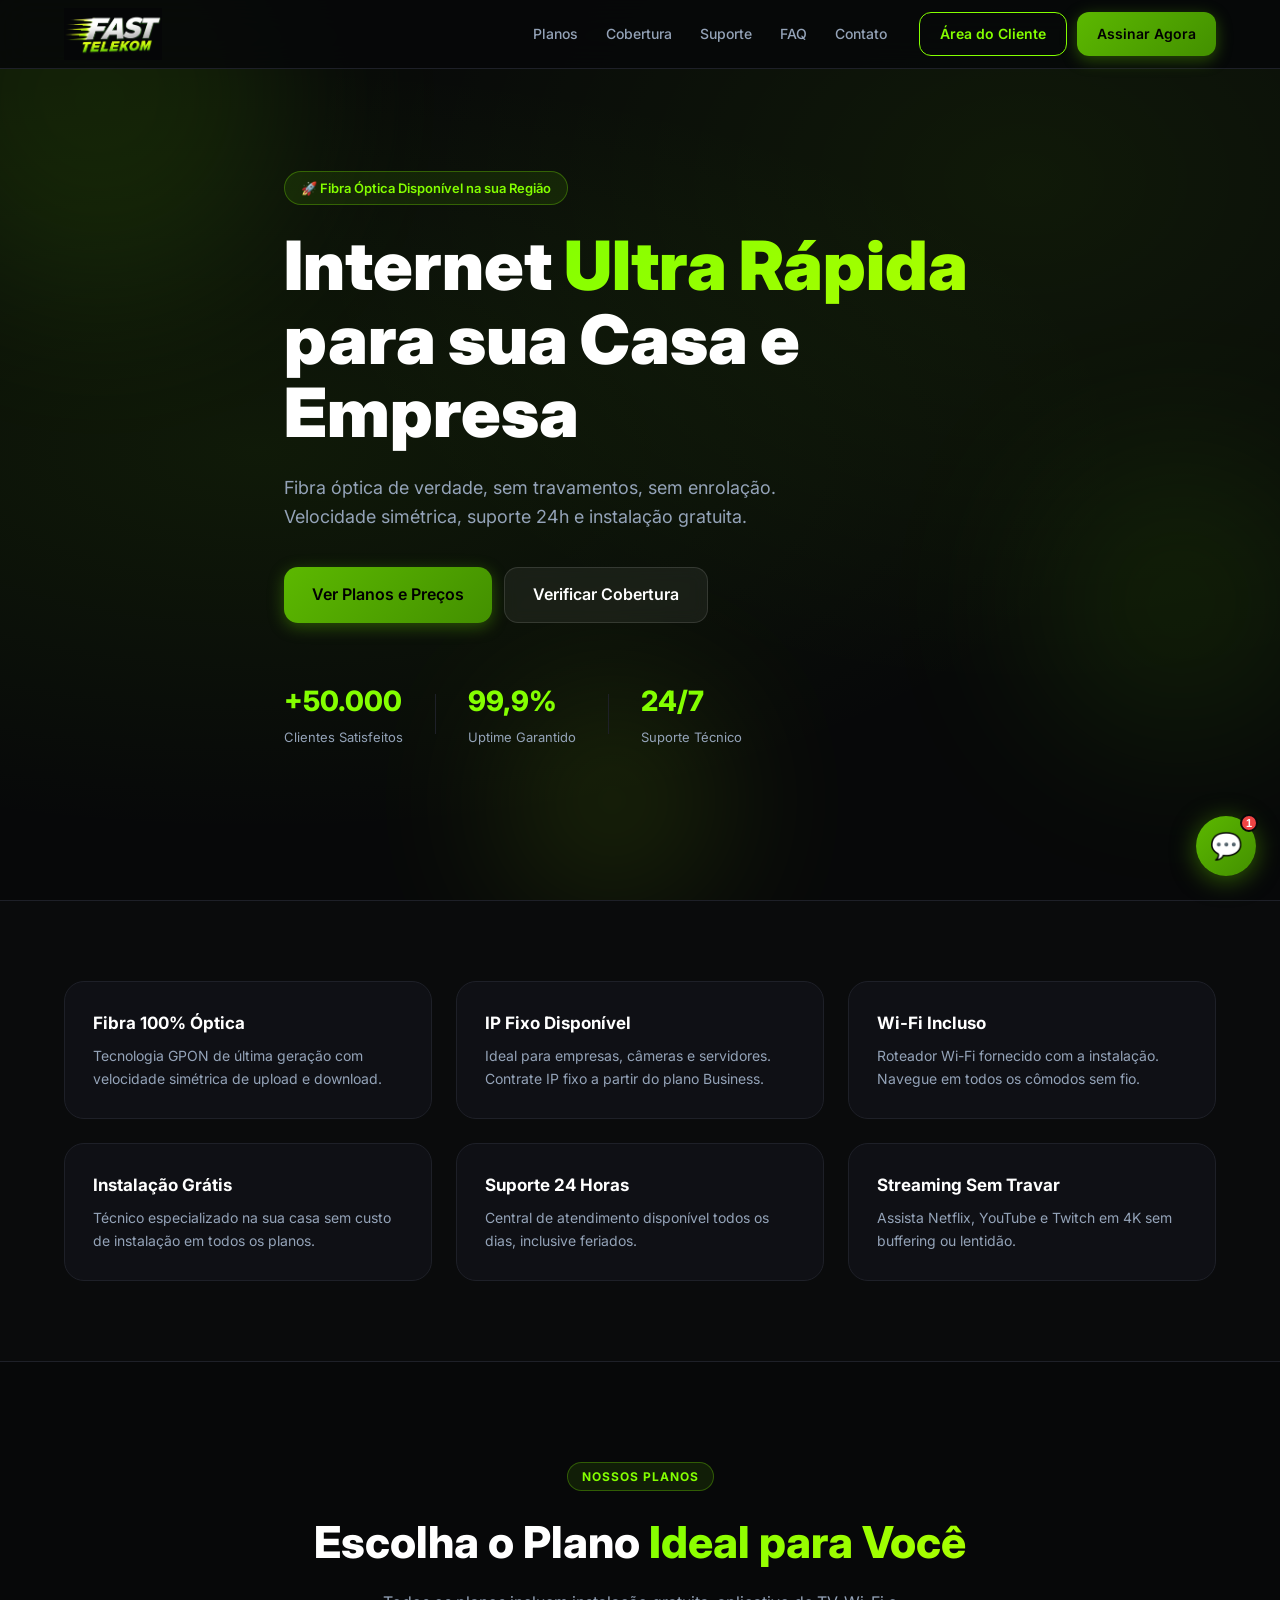
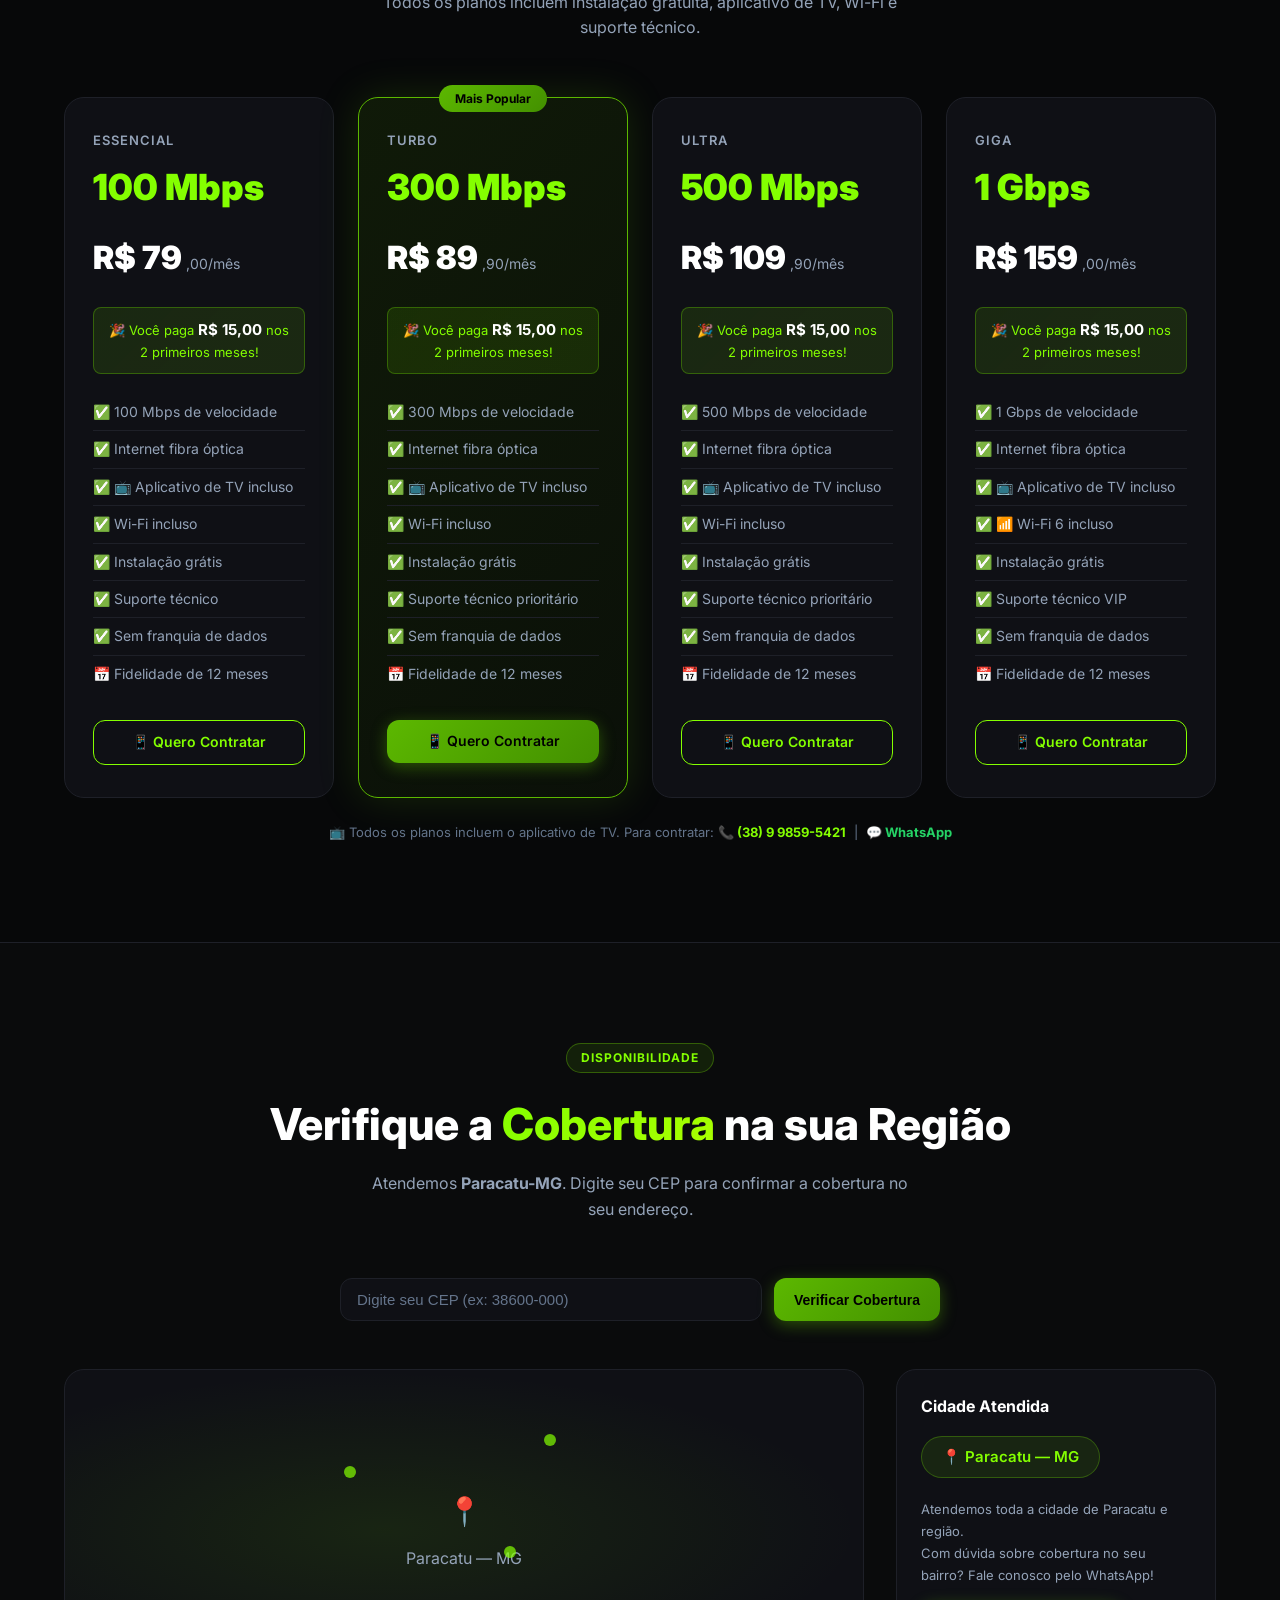
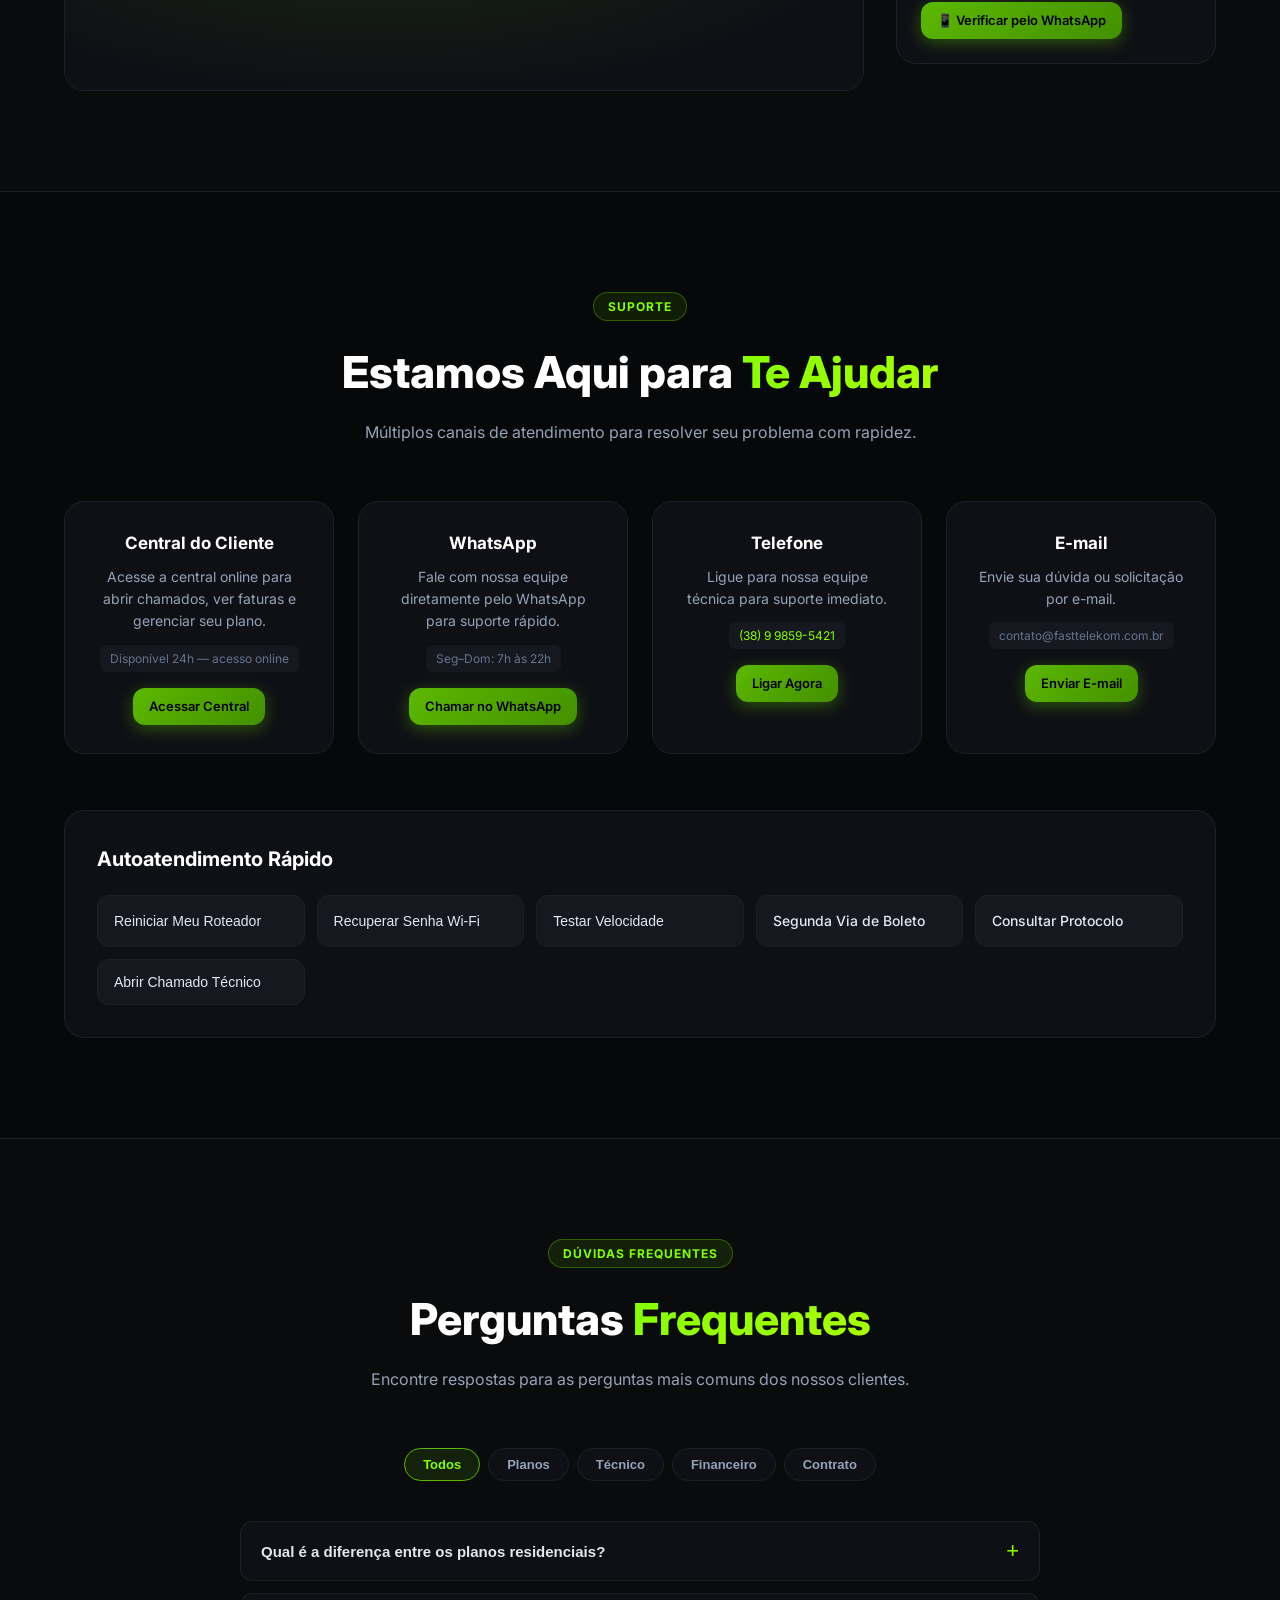
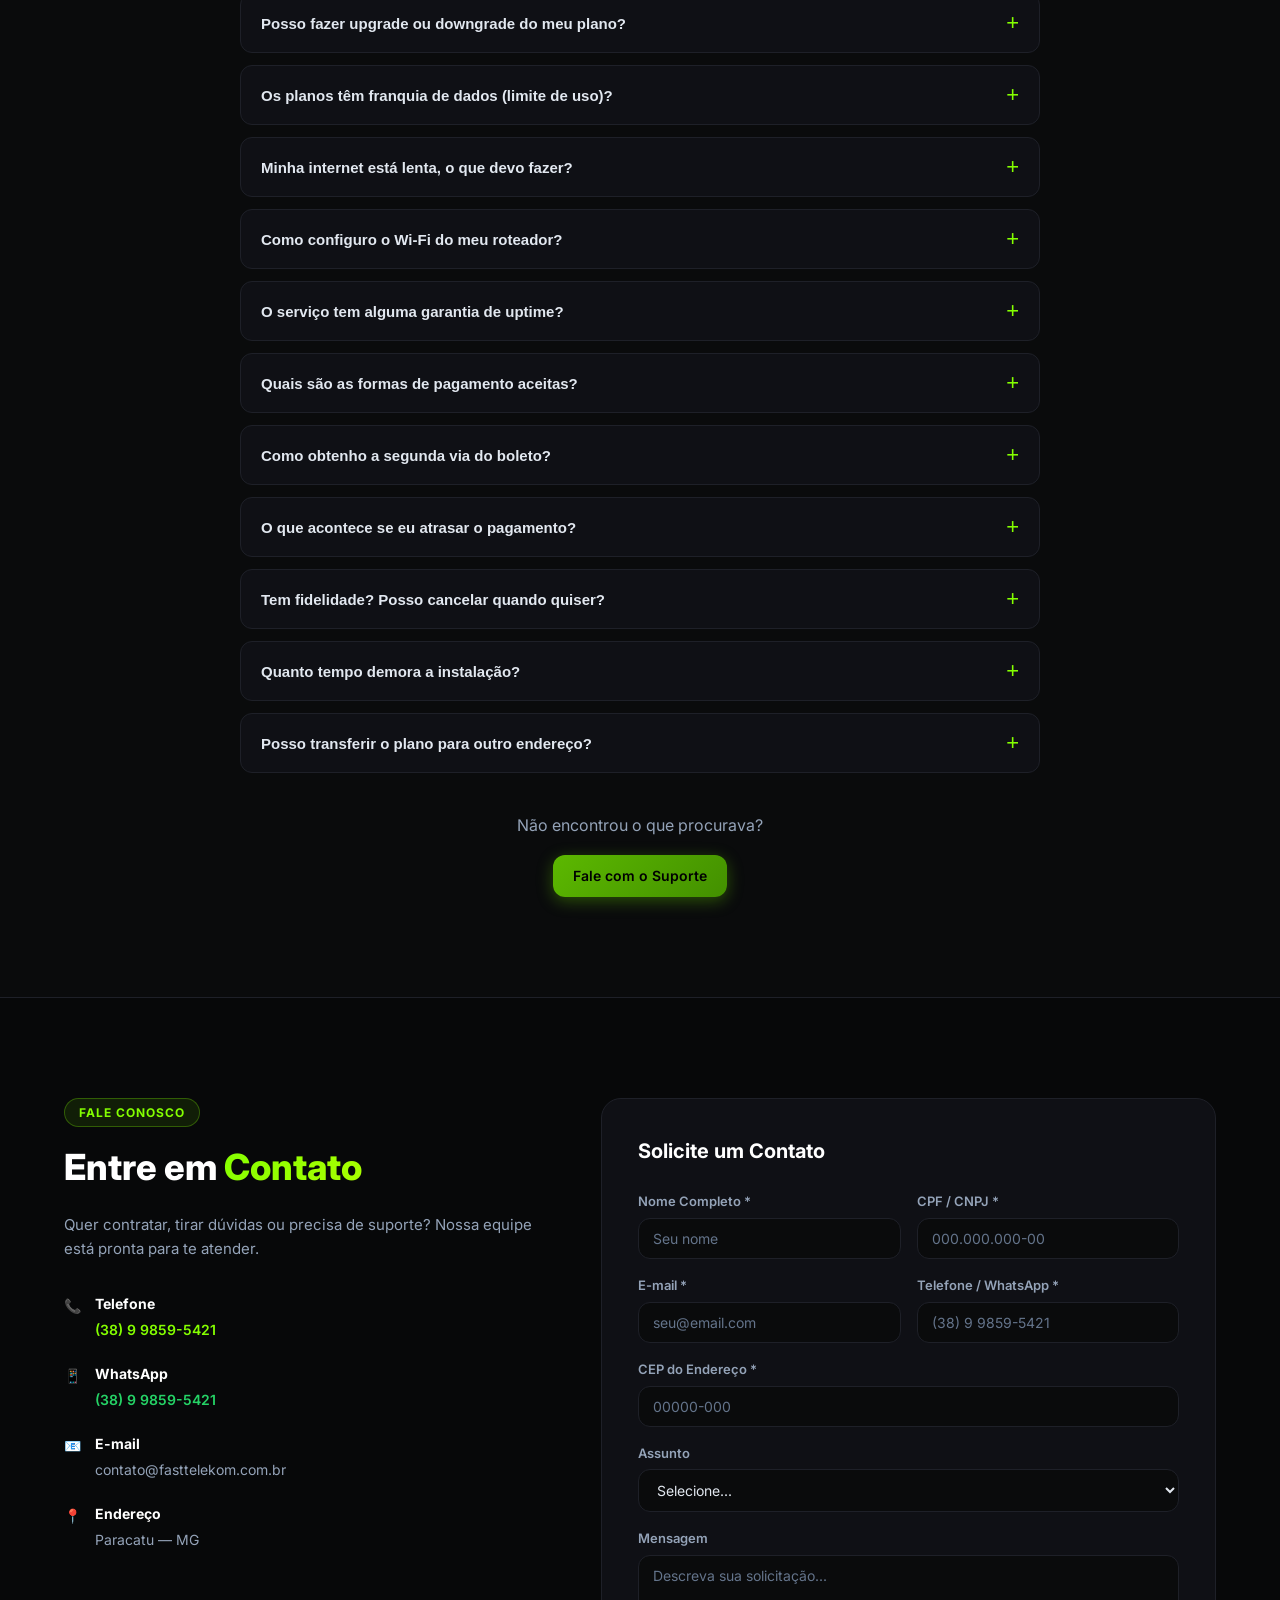
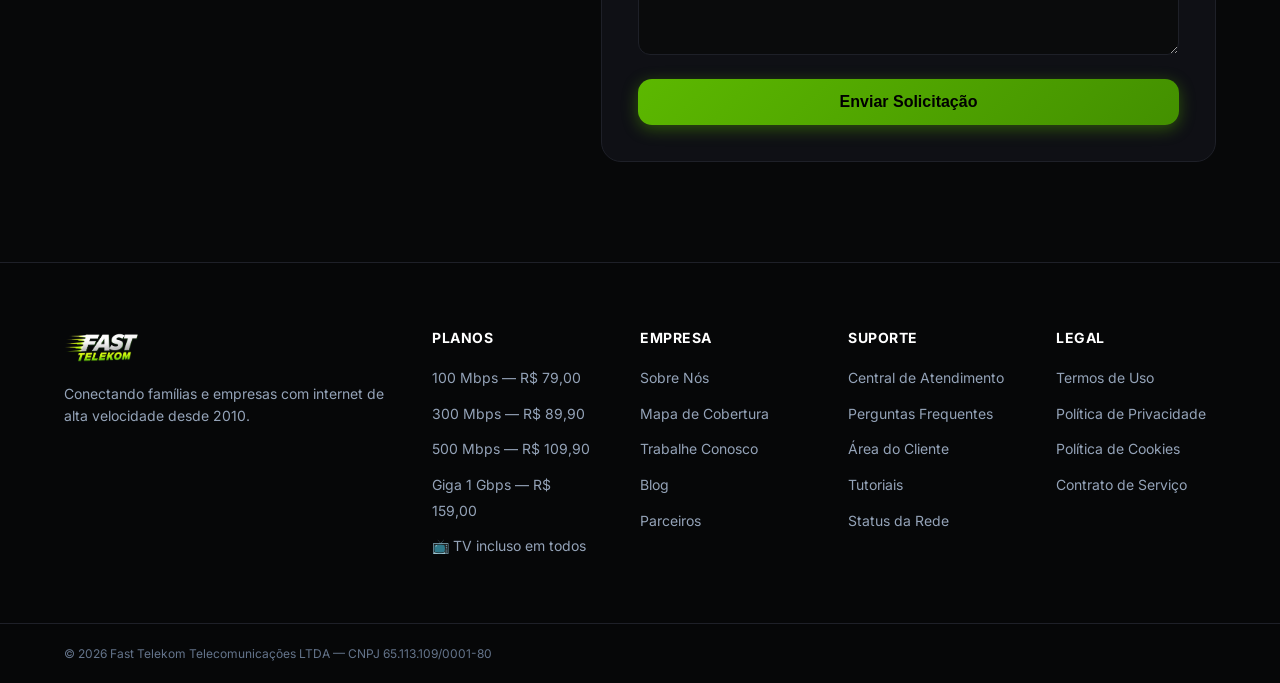
==== commit e721f968: "Corrige CNPJ, remove menções à ANATEL e otimiza SEO/imagem - CNPJ correto (65.113.109/0001-80) em to" ====
--- a/index.html
+++ b/index.html
@@ -10,6 +10,8 @@
   <meta name="author" content="Fast Telekom Telecomunicações LTDA" />
   <link rel="canonical" href="https://fasttelekom.com.br/" />
   <link rel="icon" href="logo.png" type="image/png" />
+  <link rel="apple-touch-icon" href="logo.png" />
+  <meta name="theme-color" content="#070809" />
 
   <!-- Open Graph -->
   <meta property="og:type" content="website" />
@@ -679,15 +681,13 @@
         <li><a href="politica-de-privacidade.html">Política de Privacidade</a></li>
         <li><a href="politica-de-cookies.html">Política de Cookies</a></li>
         <li><a href="contrato-de-servico.html">Contrato de Serviço</a></li>
-        <li><a href="regulamento-anatel.html">Regulamento ANATEL</a></li>
       </ul>
     </div>
   </div>
 
   <div class="footer-bottom">
     <div class="container footer-bottom-inner">
-      <span>© 2025 Fast Telekom Telecomunicações LTDA — CNPJ 00.000.000/0001-00</span>
-      <span>Autorizado pela ANATEL — SCM 00000000</span>
+      <span>© 2026 Fast Telekom Telecomunicações LTDA — CNPJ 65.113.109/0001-80</span>
     </div>
   </div>
 </footer>
